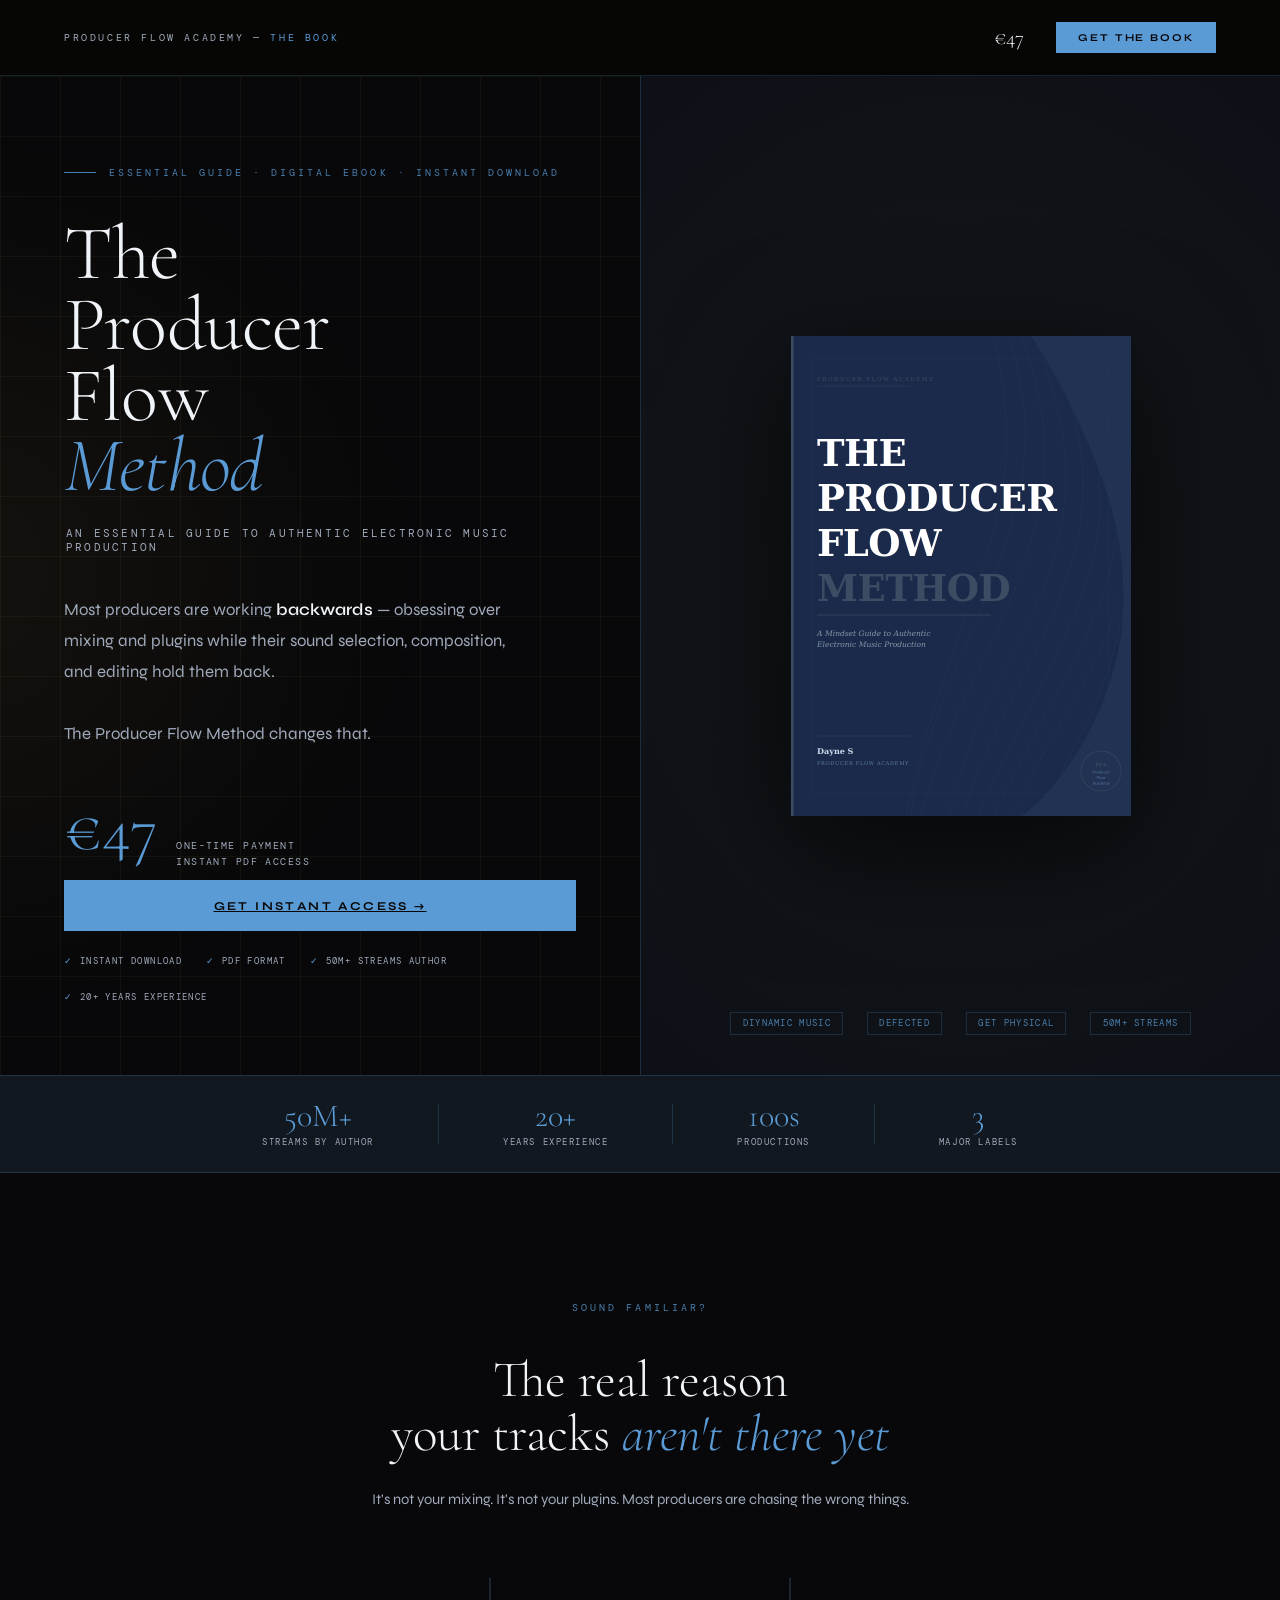
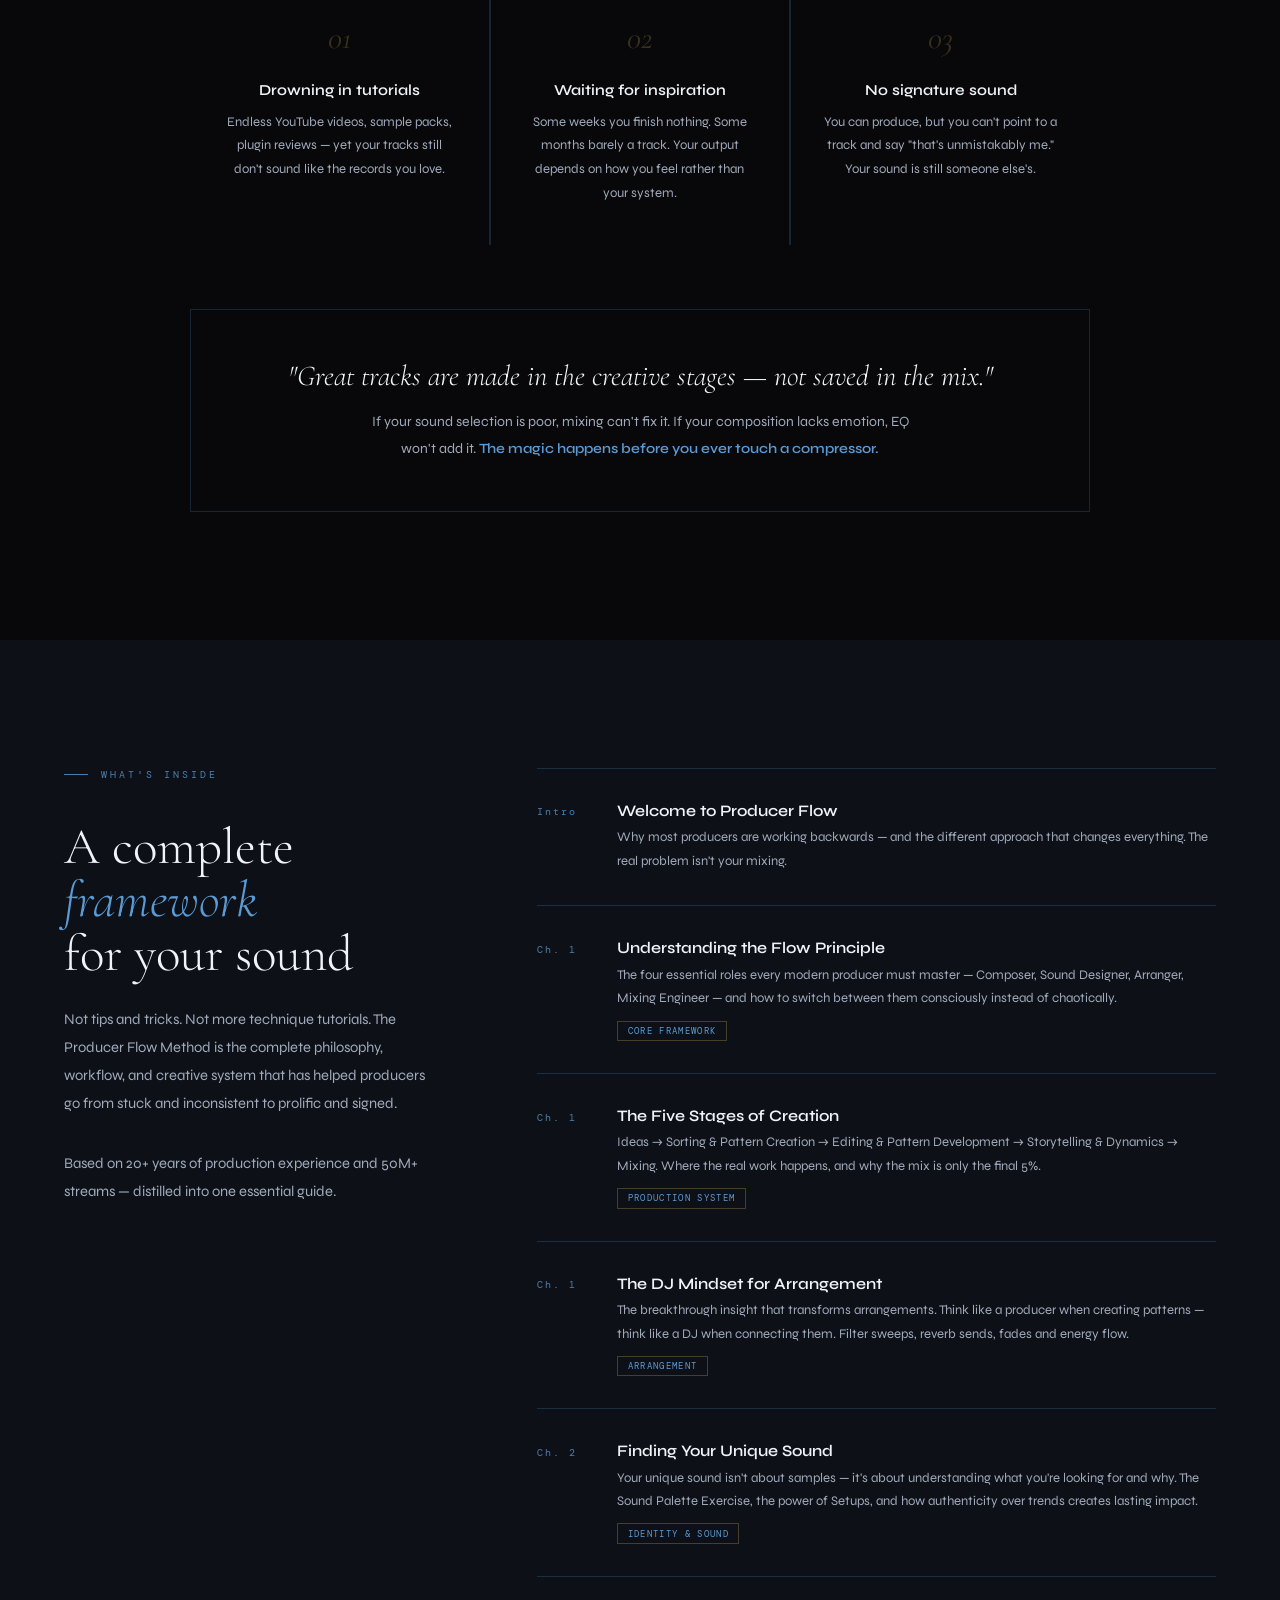
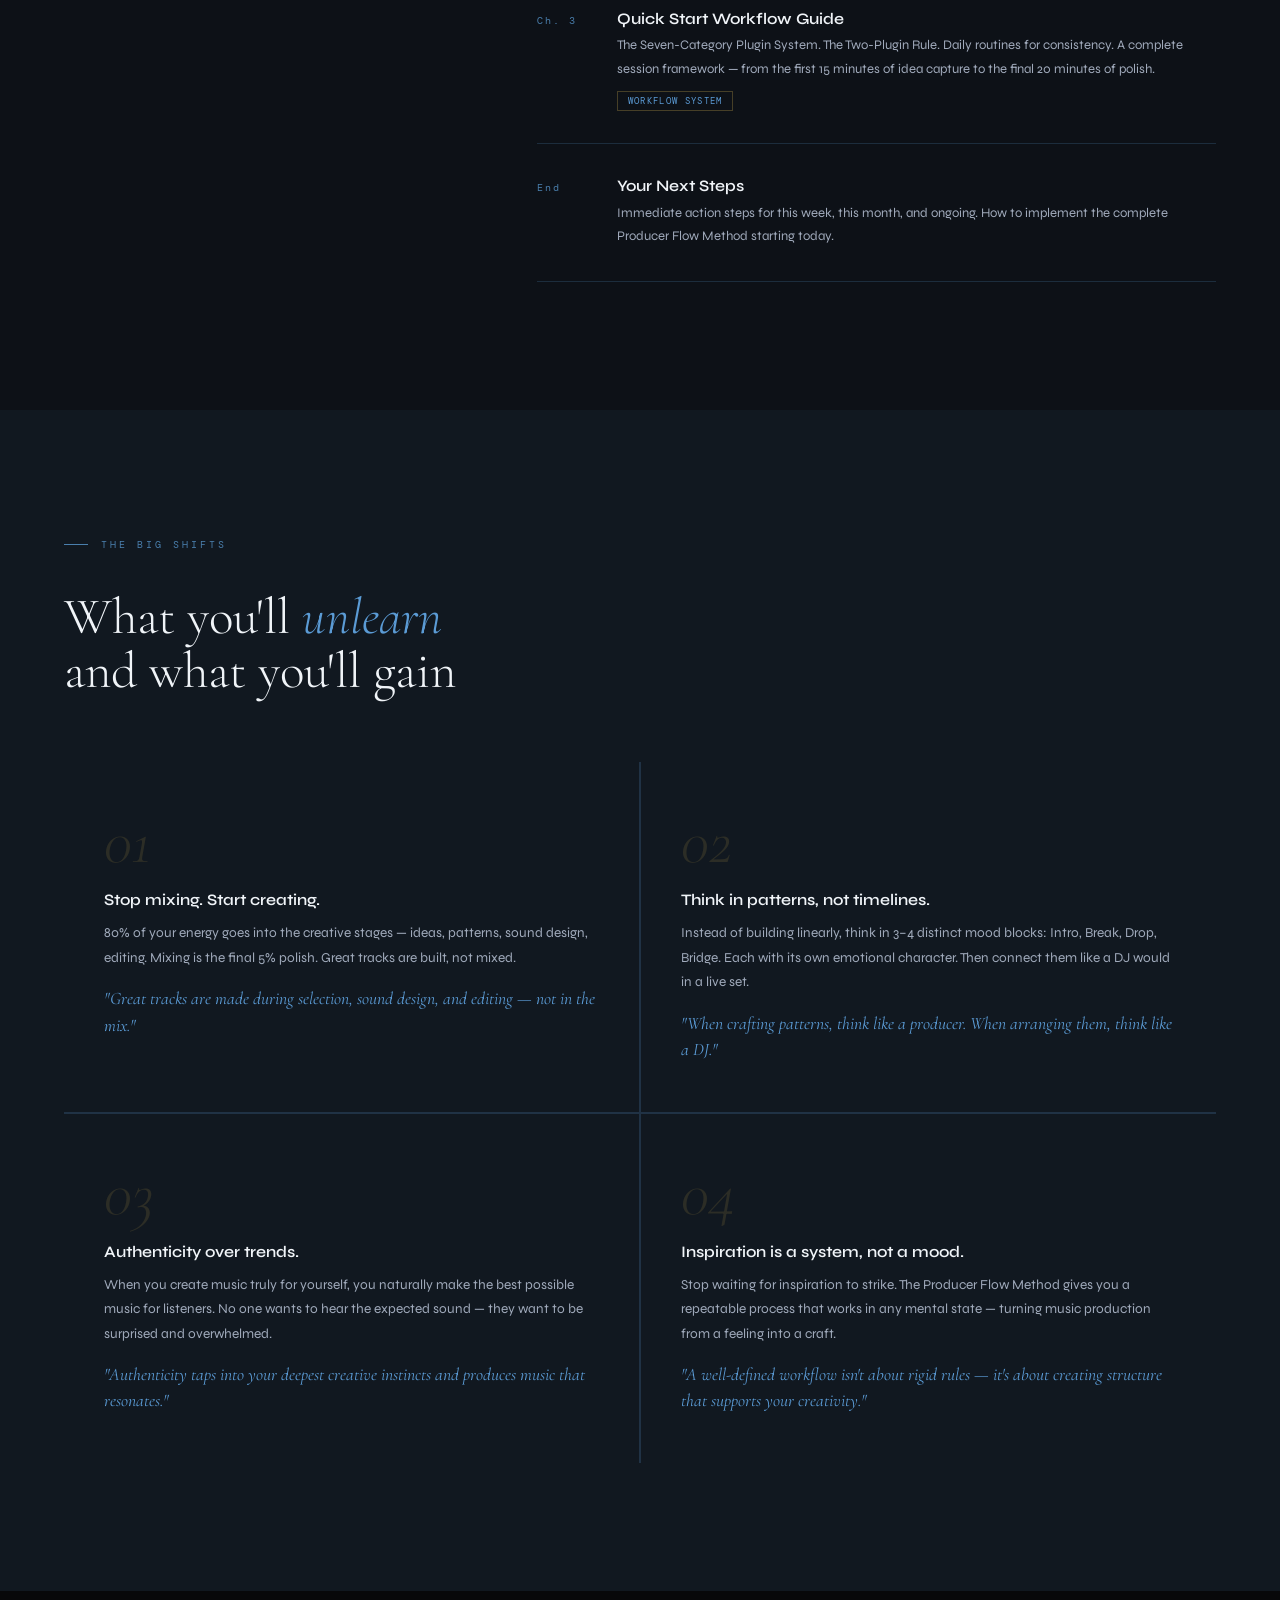
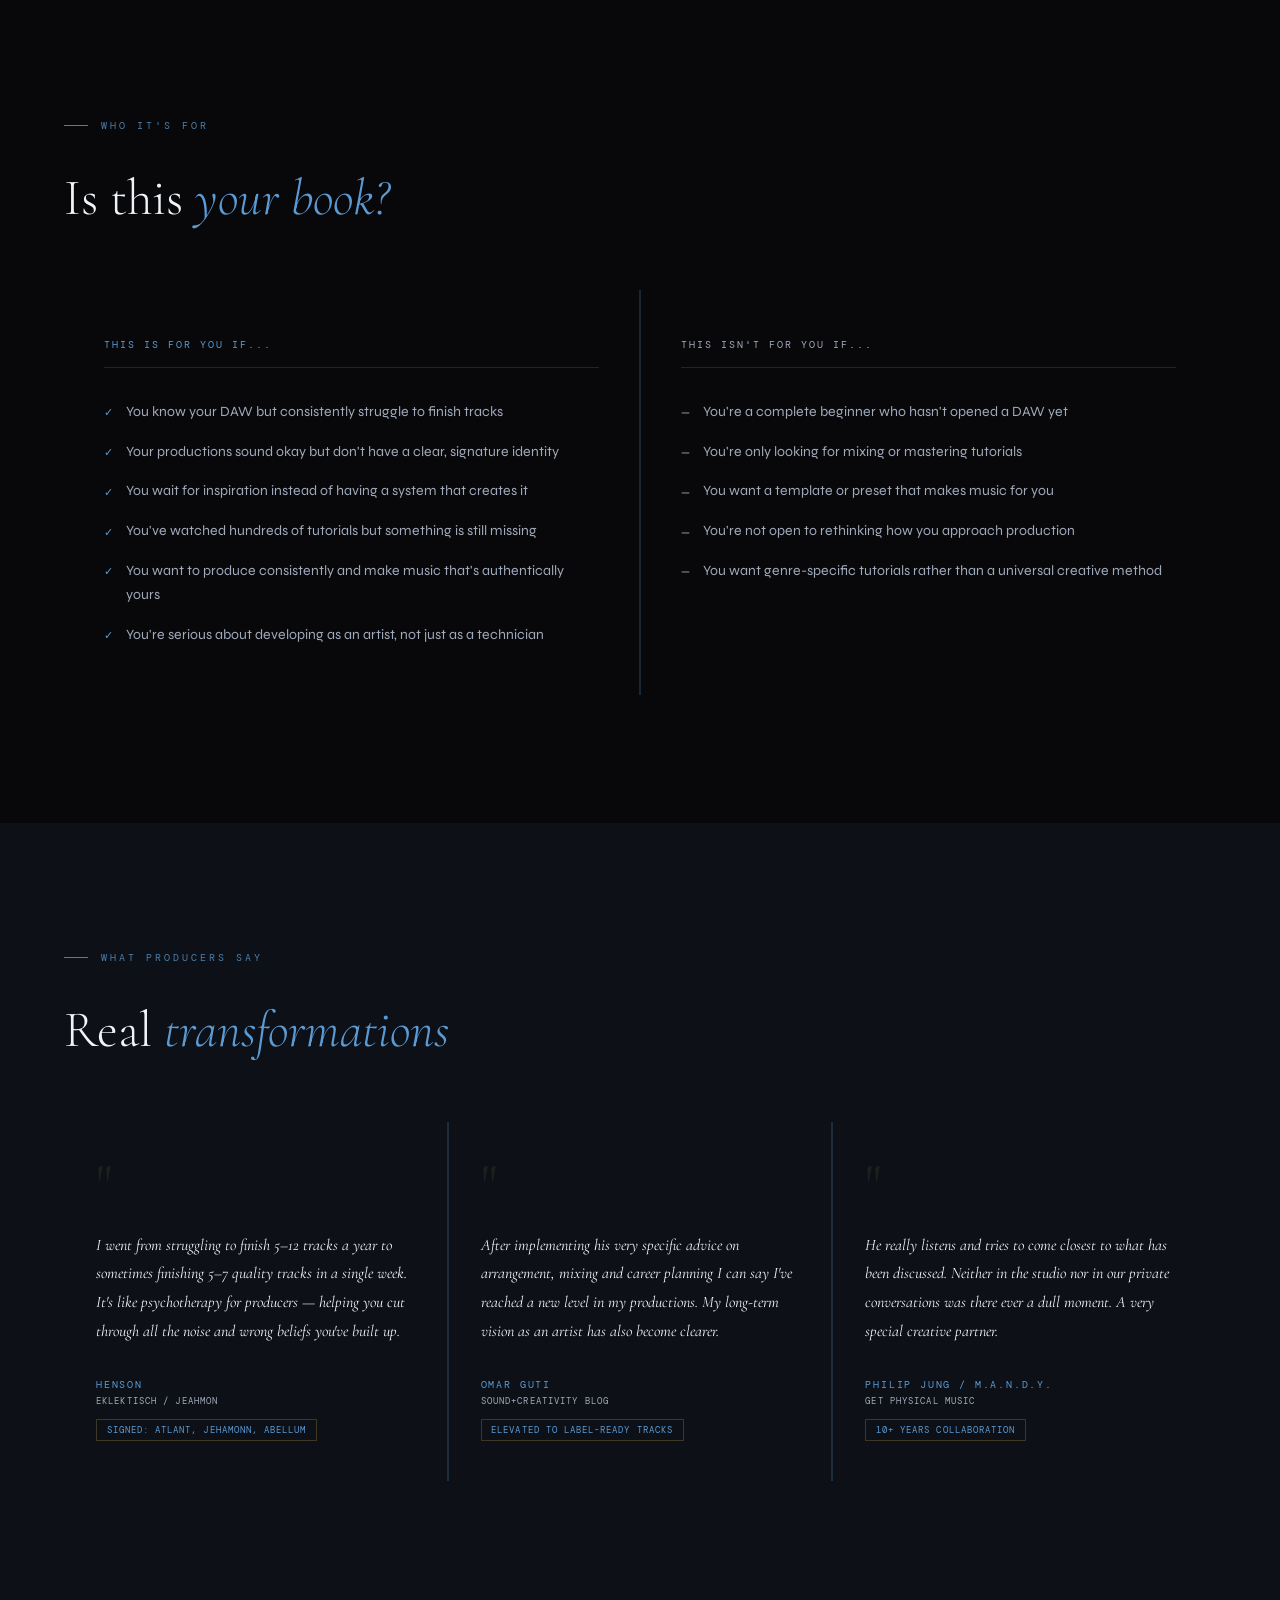
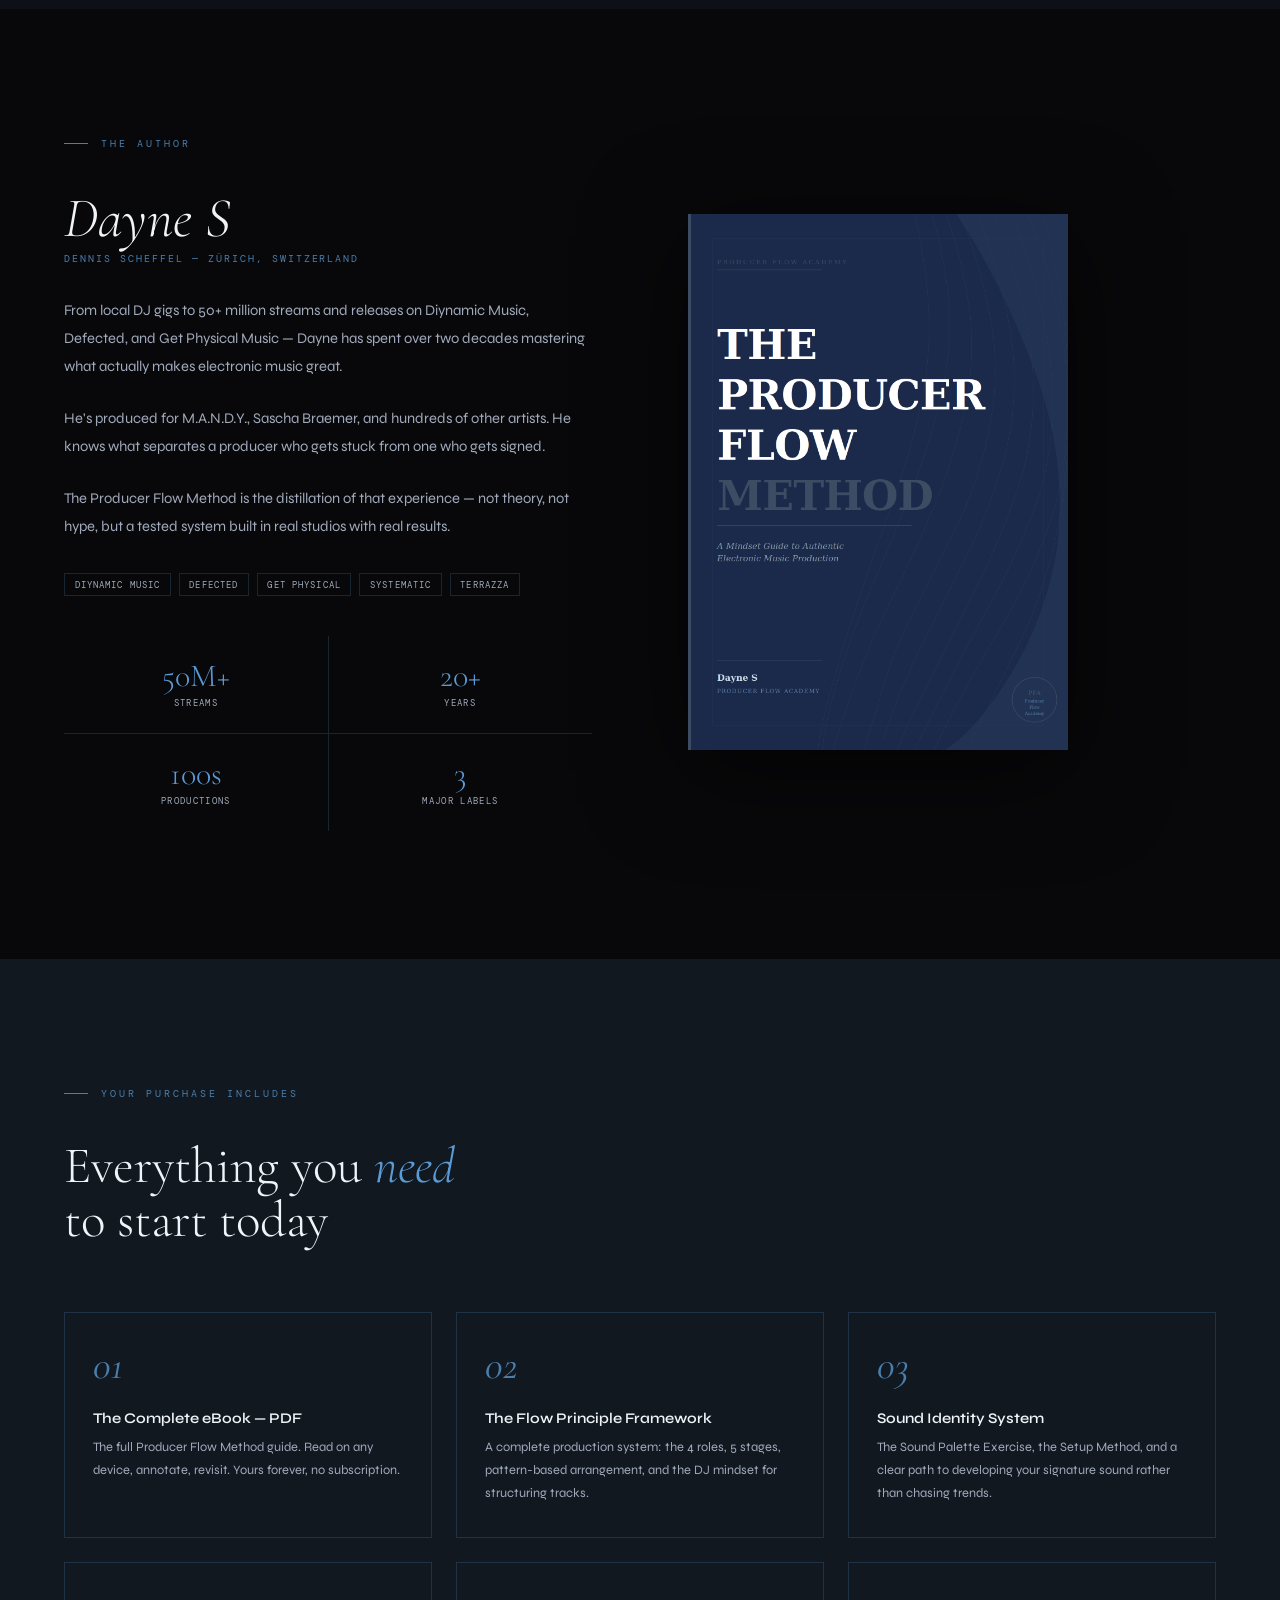
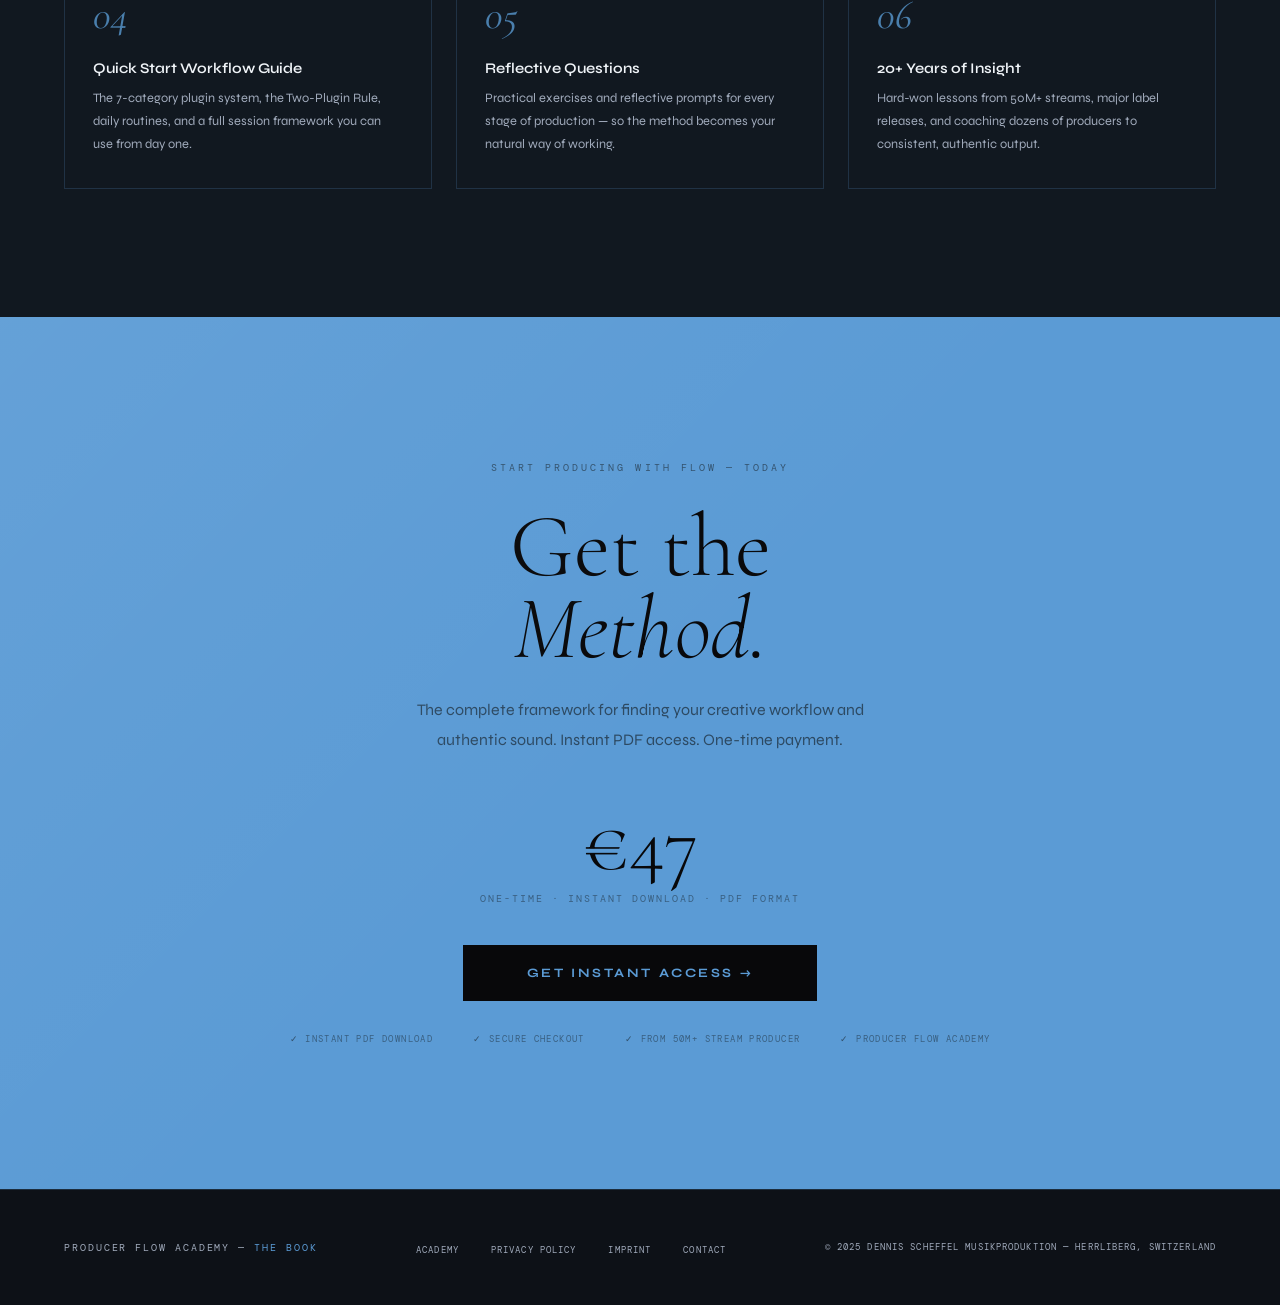
==== producer_flow_method_landing.html @ f7574f86 "Add files via upload" ====
<!DOCTYPE html>
<html lang="en">
<head>
<meta charset="UTF-8">
<meta name="viewport" content="width=device-width, initial-scale=1.0">
<title>The Producer Flow Method — Essential Guide to Authentic Electronic Music Production</title>
<link href="https://fonts.googleapis.com/css2?family=Cormorant+Garamond:ital,wght@0,300;0,400;0,600;1,300;1,400;1,600&family=DM+Mono:wght@300;400;500&family=Syne:wght@400;600;700;800&display=swap" rel="stylesheet">
<style>
*{margin:0;padding:0;box-sizing:border-box}
:root{
--ink:#08080A;
--paper:#F0F4F8;
--gold:#5B9BD5;
--gold-dim:#4A7FAD;
--gold-pale:#1a2535;
--surface:#0D1117;
--warm:#111820;
--line:rgba(91,155,213,0.2);
--text-dim:#A0AABB;
--text-mid:#7A8A9A;
}
html{scroll-behavior:smooth}
body{background:var(--ink);color:var(--paper);font-family:'Syne',sans-serif;overflow-x:hidden}

/* NAV */
nav{padding:1.4rem 5vw;display:flex;justify-content:space-between;align-items:center;border-bottom:1px solid var(--line);position:sticky;top:0;z-index:100;background:rgba(7,7,5,0.95);backdrop-filter:blur(8px)}
.nav-logo{font-family:'DM Mono',monospace;font-size:0.65rem;letter-spacing:0.25em;color:var(--text-dim);text-transform:uppercase}
.nav-logo span{color:var(--gold)}
.nav-right{display:flex;align-items:center;gap:2rem}
.nav-price{font-family:'Cormorant Garamond',serif;font-size:1.3rem;font-weight:300;color:#F0F4F8}
.nav-buy{background:var(--gold);color:var(--ink);padding:0.55rem 1.4rem;font-family:'Syne',sans-serif;font-size:0.65rem;font-weight:700;letter-spacing:0.18em;text-transform:uppercase;border:none;cursor:pointer;transition:opacity 0.3s;text-decoration:none}
.nav-buy:hover{opacity:0.85}

/* HERO */
.hero{min-height:100vh;display:grid;grid-template-columns:1fr 1fr;position:relative;overflow:hidden}
.hero-left{padding:10vh 5vw 8vh;display:flex;flex-direction:column;justify-content:center;position:relative;z-index:2}
.hero-glow{position:absolute;top:0;left:0;right:0;bottom:0;background:radial-gradient(ellipse 120% 70% at -10% 50%,rgba(201,168,76,0.07),transparent 65%);pointer-events:none}
.hero-grid-bg{position:absolute;inset:0;background-image:linear-gradient(rgba(201,168,76,0.06) 1px,transparent 1px),linear-gradient(90deg,rgba(201,168,76,0.06) 1px,transparent 1px);background-size:60px 60px;pointer-events:none}
.eyebrow{font-family:'DM Mono',monospace;font-size:0.63rem;letter-spacing:0.3em;color:var(--gold-dim);text-transform:uppercase;margin-bottom:2.5rem;display:flex;align-items:center;gap:0.8rem}
.eyebrow::before{content:'';width:2rem;height:1px;background:var(--gold-dim);display:block;flex-shrink:0}
.hero-title{font-family:'Cormorant Garamond',serif;font-size:clamp(4rem,6vw,6.5rem);font-weight:300;line-height:0.92;letter-spacing:-0.01em;margin-bottom:0.5rem}
.hero-title em{display:block;font-style:italic;color:var(--gold)}
.hero-subtitle{font-family:'DM Mono',monospace;font-size:0.7rem;letter-spacing:0.2em;color:var(--text-dim);text-transform:uppercase;margin-bottom:2.5rem;margin-top:1rem;padding-left:2px}
.hero-hook{font-size:1.05rem;line-height:1.85;color:var(--text-dim);max-width:460px;margin-bottom:3rem}
.hero-hook strong{color:var(--paper);font-weight:600}
.price-row{display:flex;align-items:baseline;gap:1.2rem;margin-bottom:0.75rem}
.price-big{font-family:'Cormorant Garamond',serif;font-size:4rem;font-weight:300;color:var(--gold);line-height:1}
.price-detail{display:flex;flex-direction:column;gap:0.2rem}
.price-note{font-family:'DM Mono',monospace;font-size:0.6rem;letter-spacing:0.15em;color:var(--text-dim);text-transform:uppercase}
.cta-main{display:inline-block;background:var(--gold);color:var(--ink);padding:1.15rem 3rem;font-family:'Syne',sans-serif;font-size:0.75rem;font-weight:700;letter-spacing:0.2em;text-transform:uppercase;border:none;cursor:pointer;transition:opacity 0.3s;margin-bottom:1.5rem;text-align:center}
.cta-main:hover{opacity:0.85}
.trust-badges{display:flex;flex-wrap:wrap;gap:1.5rem}
.trust-badge{font-family:'DM Mono',monospace;font-size:0.58rem;letter-spacing:0.15em;color:var(--text-dim);text-transform:uppercase;display:flex;align-items:center;gap:0.4rem}
.trust-badge::before{content:'✓';color:var(--gold)}

.hero-right{background:var(--surface);display:flex;align-items:center;justify-content:center;padding:4rem;position:relative;border-left:1px solid var(--line)}
.hero-right::before{content:'';position:absolute;inset:0;background:radial-gradient(ellipse 80% 60% at 50% 50%,rgba(201,168,76,0.04),transparent)}
.book-img{width:100%;max-width:340px;position:relative;z-index:2;filter:drop-shadow(0 30px 60px rgba(0,0,0,0.7))}
.hero-credentials{position:absolute;bottom:2.5rem;left:2.5rem;right:2.5rem;display:flex;gap:1.5rem;justify-content:center;flex-wrap:wrap}
.cred-pill{font-family:'DM Mono',monospace;font-size:0.55rem;letter-spacing:0.15em;color:var(--gold-dim);text-transform:uppercase;border:1px solid var(--line);padding:0.3rem 0.7rem}

/* SOCIAL PROOF BAR */
.proof-bar{background:var(--warm);border-top:1px solid var(--line);border-bottom:1px solid var(--line);padding:1.5rem 5vw;display:flex;align-items:center;justify-content:center;gap:4rem;flex-wrap:wrap}
.proof-stat{text-align:center}
.proof-num{font-family:'Cormorant Garamond',serif;font-size:2rem;font-weight:300;color:var(--gold);line-height:1}
.proof-label{font-family:'DM Mono',monospace;font-size:0.55rem;letter-spacing:0.18em;color:var(--text-dim);text-transform:uppercase;margin-top:0.25rem}
.proof-divider{width:1px;height:2.5rem;background:var(--line)}

/* SECTIONS */
.section{padding:8rem 5vw}
.section-tag{font-family:'DM Mono',monospace;font-size:0.63rem;letter-spacing:0.3em;color:var(--gold-dim);text-transform:uppercase;display:flex;align-items:center;gap:0.8rem;margin-bottom:2.5rem}
.section-tag::before{content:'';width:1.5rem;height:1px;background:var(--gold-dim);display:block;flex-shrink:0}
.section-title{font-family:'Cormorant Garamond',serif;font-size:clamp(2.5rem,4vw,4rem);font-weight:300;line-height:1.05;margin-bottom:1.5rem}
.section-title em{font-style:italic;color:var(--gold)}
.section-body{font-size:0.92rem;line-height:1.9;color:var(--text-dim)}

/* PROBLEM / AGITATE */
.problem{background:var(--ink)}
.problem-inner{max-width:900px;margin:0 auto;text-align:center}
.problem-inner .section-tag{justify-content:center}
.problem-inner .section-tag::before{display:none}
.problem-grid{display:grid;grid-template-columns:repeat(3,1fr);gap:2px;background:var(--line);margin-top:4rem}
.problem-card{background:var(--ink);padding:2.5rem 2rem}
.problem-card-icon{font-family:'Cormorant Garamond',serif;font-size:2rem;font-style:italic;color:rgba(201,168,76,0.25);margin-bottom:1.5rem}
.problem-card-title{font-size:0.95rem;font-weight:600;margin-bottom:0.75rem;color:var(--paper)}
.problem-card-body{font-size:0.82rem;line-height:1.8;color:var(--text-dim)}
.problem-truth{margin-top:4rem;padding:3rem;border:1px solid var(--line);text-align:center}
.problem-truth-q{font-family:'Cormorant Garamond',serif;font-size:1.8rem;font-weight:300;font-style:italic;color:var(--paper);margin-bottom:1rem}
.problem-truth-a{font-size:0.88rem;line-height:1.9;color:var(--text-dim);max-width:560px;margin:0 auto}
.problem-truth-a strong{color:var(--gold);font-weight:600}

/* WHAT'S INSIDE */
.inside{background:var(--surface)}
.inside-grid{display:grid;grid-template-columns:1fr 1.8fr;gap:6rem;align-items:start}
.inside-sticky{position:sticky;top:8rem}
.chapters{border-top:1px solid var(--line)}
.chapter{border-bottom:1px solid var(--line);padding:2rem 0;display:grid;grid-template-columns:3.5rem 1fr;gap:1.5rem;align-items:start;transition:background 0.3s}
.chapter:hover{background:rgba(201,168,76,0.02);margin:0 -1rem;padding:2rem 1rem}
.ch-num{font-family:'DM Mono',monospace;font-size:0.62rem;letter-spacing:0.2em;color:var(--gold-dim);padding-top:0.3rem}
.ch-title{font-size:1rem;font-weight:600;margin-bottom:0.4rem;color:var(--paper)}
.ch-desc{font-size:0.82rem;line-height:1.8;color:var(--text-dim)}
.ch-tag{display:inline-block;font-family:'DM Mono',monospace;font-size:0.55rem;letter-spacing:0.15em;color:var(--gold);border:1px solid rgba(201,168,76,0.3);padding:0.2rem 0.6rem;margin-top:0.6rem;text-transform:uppercase}

/* FOR WHO */
.for-who{background:var(--ink)}
.for-who-grid{display:grid;grid-template-columns:1fr 1fr;gap:2px;background:var(--line);margin-top:4rem}
.for-card{background:var(--ink);padding:3rem 2.5rem}
.for-card-header{font-family:'DM Mono',monospace;font-size:0.62rem;letter-spacing:0.2em;text-transform:uppercase;margin-bottom:2rem;padding-bottom:1rem;border-bottom:1px solid var(--line)}
.for-card-header.yes{color:var(--gold)}
.for-card-header.no{color:var(--text-dim)}
.for-list{list-style:none;display:flex;flex-direction:column;gap:1rem}
.for-list li{font-size:0.88rem;line-height:1.7;color:var(--text-dim);display:flex;align-items:flex-start;gap:0.8rem}
.for-icon{flex-shrink:0;font-size:0.7rem;margin-top:0.2rem}
.for-icon.yes{color:var(--gold)}
.for-icon.no{color:var(--text-dim)}

/* KEY INSIGHTS */
.insights{background:var(--warm)}
.insights-grid{display:grid;grid-template-columns:repeat(2,1fr);gap:2px;background:var(--line);margin-top:4rem}
.insight-card{background:var(--warm);padding:3rem 2.5rem}
.insight-num{font-family:'Cormorant Garamond',serif;font-size:4rem;font-weight:300;font-style:italic;color:rgba(201,168,76,0.15);line-height:1;margin-bottom:1rem}
.insight-title{font-size:1rem;font-weight:600;margin-bottom:0.75rem;color:var(--paper)}
.insight-body{font-size:0.85rem;line-height:1.8;color:var(--text-dim)}
.insight-pull{font-family:'Cormorant Garamond',serif;font-size:1.1rem;font-style:italic;color:var(--gold);margin-top:1rem;line-height:1.5}

/* TESTIMONIALS */
.testimonials{background:var(--surface)}
.testi-grid{display:grid;grid-template-columns:repeat(3,1fr);gap:2px;background:var(--line);margin-top:4rem}
.testi-card{background:var(--surface);padding:2.5rem 2rem;display:flex;flex-direction:column;justify-content:space-between}
.testi-mark{font-family:'Cormorant Garamond',serif;font-size:3.5rem;color:rgba(201,168,76,0.1);line-height:0.8;margin-bottom:1.5rem}
.testi-quote{font-family:'Cormorant Garamond',serif;font-size:1rem;font-style:italic;line-height:1.8;color:var(--paper);flex:1;margin-bottom:2rem}
.testi-name{font-family:'DM Mono',monospace;font-size:0.63rem;letter-spacing:0.18em;color:var(--gold);text-transform:uppercase}
.testi-role{font-family:'DM Mono',monospace;font-size:0.58rem;letter-spacing:0.12em;color:var(--text-dim);text-transform:uppercase;margin-top:0.25rem}
.testi-result{display:inline-block;margin-top:0.75rem;font-family:'DM Mono',monospace;font-size:0.55rem;letter-spacing:0.12em;color:var(--gold);border:1px solid rgba(201,168,76,0.25);padding:0.25rem 0.6rem;text-transform:uppercase}

/* AUTHOR */
.author{background:var(--ink)}
.author-inner{display:grid;grid-template-columns:1fr 1fr;gap:6rem;align-items:center}
.author-left{position:relative}
.author-badge-grid{display:grid;grid-template-columns:1fr 1fr;gap:1px;background:var(--line);margin-top:2.5rem}
.author-badge{background:var(--ink);padding:1.5rem;text-align:center}
.author-badge-num{font-family:'Cormorant Garamond',serif;font-size:2rem;font-weight:300;color:var(--gold);line-height:1}
.author-badge-label{font-family:'DM Mono',monospace;font-size:0.55rem;letter-spacing:0.15em;color:var(--text-dim);text-transform:uppercase;margin-top:0.3rem}
.author-name{font-family:'Cormorant Garamond',serif;font-size:3.5rem;font-weight:300;font-style:italic;line-height:1;margin-bottom:0.4rem}
.author-aka{font-family:'DM Mono',monospace;font-size:0.62rem;letter-spacing:0.2em;color:var(--gold-dim);text-transform:uppercase;margin-bottom:2rem}
.label-strip{display:flex;flex-wrap:wrap;gap:0.5rem;margin-top:2rem}
.label-tag{font-family:'DM Mono',monospace;font-size:0.58rem;letter-spacing:0.12em;color:var(--text-dim);border:1px solid var(--line);padding:0.3rem 0.6rem;text-transform:uppercase}

/* WHAT YOU GET */
.gets{background:var(--warm)}
.gets-grid{display:grid;grid-template-columns:repeat(3,1fr);gap:1.5rem;margin-top:4rem}
.get-card{border:1px solid var(--line);padding:2rem 1.75rem}
.get-icon{font-family:'Cormorant Garamond',serif;font-size:2.5rem;font-style:italic;color:var(--gold-dim);margin-bottom:1.5rem;line-height:1}
.get-title{font-size:0.92rem;font-weight:600;margin-bottom:0.6rem;color:var(--paper)}
.get-body{font-size:0.8rem;line-height:1.8;color:var(--text-dim)}

/* FINAL CTA */
.final-cta{background:var(--gold);padding:9rem 5vw;text-align:center;position:relative;overflow:hidden}
.final-cta::before{content:'';position:absolute;inset:0;background:linear-gradient(135deg,rgba(255,255,255,0.06) 0%,transparent 50%)}
.final-eyebrow{font-family:'DM Mono',monospace;font-size:0.63rem;letter-spacing:0.3em;color:rgba(10,10,8,0.5);text-transform:uppercase;margin-bottom:2rem}
.final-title{font-family:'Cormorant Garamond',serif;font-size:clamp(3.5rem,7vw,7rem);font-weight:300;color:var(--ink);line-height:0.92;margin-bottom:1.5rem}
.final-title em{font-style:italic}
.final-sub{font-size:1rem;color:rgba(7,7,5,0.55);max-width:480px;margin:0 auto 3rem;line-height:1.9}
.final-price{font-family:'Cormorant Garamond',serif;font-size:5rem;font-weight:300;color:#08080A;line-height:1;margin-bottom:0.5rem}
.final-price-note{font-family:'DM Mono',monospace;font-size:0.62rem;letter-spacing:0.2em;color:rgba(7,7,5,0.4);text-transform:uppercase;margin-bottom:2.5rem}
.cta-dark{background:var(--ink);color:var(--gold);padding:1.25rem 4rem;font-family:'Syne',sans-serif;font-size:0.8rem;font-weight:700;letter-spacing:0.2em;text-transform:uppercase;border:none;cursor:pointer;transition:opacity 0.3s;display:inline-block;text-decoration:none}
.cta-dark:hover{opacity:0.85}
.final-trust{margin-top:2rem;display:flex;justify-content:center;gap:2.5rem;flex-wrap:wrap}
.final-trust-item{font-family:'DM Mono',monospace;font-size:0.58rem;letter-spacing:0.15em;color:rgba(7,7,5,0.4);text-transform:uppercase;display:flex;align-items:center;gap:0.4rem}
.final-trust-item::before{content:'✓';color:rgba(7,7,5,0.5)}

/* FOOTER */
footer{background:var(--surface);padding:3rem 5vw;display:flex;justify-content:space-between;align-items:center;border-top:1px solid var(--line);flex-wrap:wrap;gap:1.5rem}
.footer-logo{font-family:'DM Mono',monospace;font-size:0.6rem;letter-spacing:0.2em;color:var(--text-dim);text-transform:uppercase}
.footer-logo span{color:var(--gold)}
.footer-links{display:flex;gap:2rem;list-style:none}
.footer-links a{font-family:'DM Mono',monospace;font-size:0.58rem;letter-spacing:0.12em;color:var(--text-dim);text-decoration:none;text-transform:uppercase;transition:color 0.3s}
.footer-links a:hover{color:var(--gold)}
.footer-copy{font-family:'DM Mono',monospace;font-size:0.58rem;letter-spacing:0.12em;color:var(--text-dim);text-transform:uppercase}

/* ANIMATIONS */
@keyframes fadeUp{from{opacity:0;transform:translateY(28px)}to{opacity:1;transform:translateY(0)}}
.fade-up{animation:fadeUp 0.85s ease both}
.delay-1{animation-delay:0.1s}
.delay-2{animation-delay:0.25s}
.delay-3{animation-delay:0.4s}
.delay-4{animation-delay:0.55s}
.delay-5{animation-delay:0.7s}
</style>
</head>
<body>

<nav>
  <div class="nav-logo">Producer Flow Academy — <span>The Book</span></div>
  <div class="nav-right">
    <div class="nav-price">€47</div>
    <a href="https://buy.stripe.com/bJe9AT0wYa1Kefe0Q0gIo00" target="_blank" class="nav-buy">Get the Book</a>
  </div>
</nav>

<!-- HERO -->
<section class="hero">
  <div class="hero-left">
    <div class="hero-glow"></div>
    <div class="hero-grid-bg"></div>
    <div class="eyebrow fade-up delay-1">Essential Guide · Digital eBook · Instant Download</div>
    <h1 class="hero-title fade-up delay-2">The<br>Producer<br>Flow<br><em>Method</em></h1>
    <p class="hero-subtitle fade-up delay-3">An essential guide to authentic electronic music production</p>
    <p class="hero-hook fade-up delay-3">Most producers are working <strong>backwards</strong> — obsessing over mixing and plugins while their sound selection, composition, and editing hold them back.<br><br>The Producer Flow Method changes that.</p>
    <div class="price-row fade-up delay-4">
      <div class="price-big">€47</div>
      <div class="price-detail">
        <span class="price-note">One-time payment</span>
        <span class="price-note">Instant PDF access</span>
      </div>
    </div>
    <a href="https://buy.stripe.com/bJe9AT0wYa1Kefe0Q0gIo00" target="_blank" class="cta-main fade-up delay-5">Get Instant Access →</a>
    <div class="trust-badges fade-up delay-5">
      <span class="trust-badge">Instant download</span>
      <span class="trust-badge">PDF format</span>
      <span class="trust-badge">50M+ streams author</span>
      <span class="trust-badge">20+ years experience</span>
    </div>
  </div>
  <div class="hero-right">
    <img class="book-img" src="[data-uri]" alt="The Producer Flow Method Book">
    <div class="hero-credentials">
      <span class="cred-pill">Diynamic Music</span>
      <span class="cred-pill">Defected</span>
      <span class="cred-pill">Get Physical</span>
      <span class="cred-pill">50M+ Streams</span>
    </div>
  </div>
</section>

<!-- PROOF BAR -->
<div class="proof-bar">
  <div class="proof-stat"><div class="proof-num">50M+</div><div class="proof-label">Streams by Author</div></div>
  <div class="proof-divider"></div>
  <div class="proof-stat"><div class="proof-num">20+</div><div class="proof-label">Years Experience</div></div>
  <div class="proof-divider"></div>
  <div class="proof-stat"><div class="proof-num">100s</div><div class="proof-label">Productions</div></div>
  <div class="proof-divider"></div>
  <div class="proof-stat"><div class="proof-num">3</div><div class="proof-label">Major Labels</div></div>
</div>

<!-- PROBLEM -->
<section class="problem section">
  <div class="problem-inner">
    <div class="section-tag">Sound familiar?</div>
    <h2 class="section-title">The real reason<br>your tracks <em>aren't there yet</em></h2>
    <p class="section-body">It's not your mixing. It's not your plugins. Most producers are chasing the wrong things.</p>
    <div class="problem-grid">
      <div class="problem-card">
        <div class="problem-card-icon">01</div>
        <div class="problem-card-title">Drowning in tutorials</div>
        <div class="problem-card-body">Endless YouTube videos, sample packs, plugin reviews — yet your tracks still don't sound like the records you love.</div>
      </div>
      <div class="problem-card">
        <div class="problem-card-icon">02</div>
        <div class="problem-card-title">Waiting for inspiration</div>
        <div class="problem-card-body">Some weeks you finish nothing. Some months barely a track. Your output depends on how you feel rather than your system.</div>
      </div>
      <div class="problem-card">
        <div class="problem-card-icon">03</div>
        <div class="problem-card-title">No signature sound</div>
        <div class="problem-card-body">You can produce, but you can't point to a track and say "that's unmistakably me." Your sound is still someone else's.</div>
      </div>
    </div>
    <div class="problem-truth">
      <div class="problem-truth-q">"Great tracks are made in the creative stages — not saved in the mix."</div>
      <p class="problem-truth-a">If your sound selection is poor, mixing can't fix it. If your composition lacks emotion, EQ won't add it. <strong>The magic happens before you ever touch a compressor.</strong></p>
    </div>
  </div>
</section>

<!-- WHAT'S INSIDE -->
<section class="inside section">
  <div class="inside-grid">
    <div class="inside-sticky">
      <div class="section-tag">What's Inside</div>
      <h2 class="section-title">A complete<br><em>framework</em><br>for your sound</h2>
      <p class="section-body" style="margin-bottom:2rem">Not tips and tricks. Not more technique tutorials. The Producer Flow Method is the complete philosophy, workflow, and creative system that has helped producers go from stuck and inconsistent to prolific and signed.</p>
      <p class="section-body">Based on 20+ years of production experience and 50M+ streams — distilled into one essential guide.</p>
    </div>
    <div>
      <div class="chapters">
        <div class="chapter">
          <div class="ch-num">Intro</div>
          <div>
            <div class="ch-title">Welcome to Producer Flow</div>
            <div class="ch-desc">Why most producers are working backwards — and the different approach that changes everything. The real problem isn't your mixing.</div>
          </div>
        </div>
        <div class="chapter">
          <div class="ch-num">Ch. 1</div>
          <div>
            <div class="ch-title">Understanding the Flow Principle</div>
            <div class="ch-desc">The four essential roles every modern producer must master — Composer, Sound Designer, Arranger, Mixing Engineer — and how to switch between them consciously instead of chaotically.</div>
            <span class="ch-tag">Core Framework</span>
          </div>
        </div>
        <div class="chapter">
          <div class="ch-num">Ch. 1</div>
          <div>
            <div class="ch-title">The Five Stages of Creation</div>
            <div class="ch-desc">Ideas → Sorting & Pattern Creation → Editing & Pattern Development → Storytelling & Dynamics → Mixing. Where the real work happens, and why the mix is only the final 5%.</div>
            <span class="ch-tag">Production System</span>
          </div>
        </div>
        <div class="chapter">
          <div class="ch-num">Ch. 1</div>
          <div>
            <div class="ch-title">The DJ Mindset for Arrangement</div>
            <div class="ch-desc">The breakthrough insight that transforms arrangements. Think like a producer when creating patterns — think like a DJ when connecting them. Filter sweeps, reverb sends, fades and energy flow.</div>
            <span class="ch-tag">Arrangement</span>
          </div>
        </div>
        <div class="chapter">
          <div class="ch-num">Ch. 2</div>
          <div>
            <div class="ch-title">Finding Your Unique Sound</div>
            <div class="ch-desc">Your unique sound isn't about samples — it's about understanding what you're looking for and why. The Sound Palette Exercise, the power of Setups, and how authenticity over trends creates lasting impact.</div>
            <span class="ch-tag">Identity & Sound</span>
          </div>
        </div>
        <div class="chapter">
          <div class="ch-num">Ch. 3</div>
          <div>
            <div class="ch-title">Quick Start Workflow Guide</div>
            <div class="ch-desc">The Seven-Category Plugin System. The Two-Plugin Rule. Daily routines for consistency. A complete session framework — from the first 15 minutes of idea capture to the final 20 minutes of polish.</div>
            <span class="ch-tag">Workflow System</span>
          </div>
        </div>
        <div class="chapter">
          <div class="ch-num">End</div>
          <div>
            <div class="ch-title">Your Next Steps</div>
            <div class="ch-desc">Immediate action steps for this week, this month, and ongoing. How to implement the complete Producer Flow Method starting today.</div>
          </div>
        </div>
      </div>
    </div>
  </div>
</section>

<!-- KEY INSIGHTS -->
<section class="insights section">
  <div class="section-tag">The Big Shifts</div>
  <h2 class="section-title">What you'll <em>unlearn</em><br>and what you'll gain</h2>
  <div class="insights-grid">
    <div class="insight-card">
      <div class="insight-num">01</div>
      <div class="insight-title">Stop mixing. Start creating.</div>
      <div class="insight-body">80% of your energy goes into the creative stages — ideas, patterns, sound design, editing. Mixing is the final 5% polish. Great tracks are built, not mixed.</div>
      <div class="insight-pull">"Great tracks are made during selection, sound design, and editing — not in the mix."</div>
    </div>
    <div class="insight-card">
      <div class="insight-num">02</div>
      <div class="insight-title">Think in patterns, not timelines.</div>
      <div class="insight-body">Instead of building linearly, think in 3–4 distinct mood blocks: Intro, Break, Drop, Bridge. Each with its own emotional character. Then connect them like a DJ would in a live set.</div>
      <div class="insight-pull">"When crafting patterns, think like a producer. When arranging them, think like a DJ."</div>
    </div>
    <div class="insight-card">
      <div class="insight-num">03</div>
      <div class="insight-title">Authenticity over trends.</div>
      <div class="insight-body">When you create music truly for yourself, you naturally make the best possible music for listeners. No one wants to hear the expected sound — they want to be surprised and overwhelmed.</div>
      <div class="insight-pull">"Authenticity taps into your deepest creative instincts and produces music that resonates."</div>
    </div>
    <div class="insight-card">
      <div class="insight-num">04</div>
      <div class="insight-title">Inspiration is a system, not a mood.</div>
      <div class="insight-body">Stop waiting for inspiration to strike. The Producer Flow Method gives you a repeatable process that works in any mental state — turning music production from a feeling into a craft.</div>
      <div class="insight-pull">"A well-defined workflow isn't about rigid rules — it's about creating structure that supports your creativity."</div>
    </div>
  </div>
</section>

<!-- FOR WHO -->
<section class="for-who section">
  <div class="section-tag">Who It's For</div>
  <h2 class="section-title">Is this <em>your book?</em></h2>
  <div class="for-who-grid">
    <div class="for-card">
      <div class="for-card-header yes">This is for you if...</div>
      <ul class="for-list">
        <li><span class="for-icon yes">✓</span>You know your DAW but consistently struggle to finish tracks</li>
        <li><span class="for-icon yes">✓</span>Your productions sound okay but don't have a clear, signature identity</li>
        <li><span class="for-icon yes">✓</span>You wait for inspiration instead of having a system that creates it</li>
        <li><span class="for-icon yes">✓</span>You've watched hundreds of tutorials but something is still missing</li>
        <li><span class="for-icon yes">✓</span>You want to produce consistently and make music that's authentically yours</li>
        <li><span class="for-icon yes">✓</span>You're serious about developing as an artist, not just as a technician</li>
      </ul>
    </div>
    <div class="for-card">
      <div class="for-card-header no">This isn't for you if...</div>
      <ul class="for-list">
        <li><span class="for-icon no">—</span>You're a complete beginner who hasn't opened a DAW yet</li>
        <li><span class="for-icon no">—</span>You're only looking for mixing or mastering tutorials</li>
        <li><span class="for-icon no">—</span>You want a template or preset that makes music for you</li>
        <li><span class="for-icon no">—</span>You're not open to rethinking how you approach production</li>
        <li><span class="for-icon no">—</span>You want genre-specific tutorials rather than a universal creative method</li>
      </ul>
    </div>
  </div>
</section>

<!-- TESTIMONIALS -->
<section class="testimonials section">
  <div class="section-tag">What Producers Say</div>
  <h2 class="section-title">Real <em>transformations</em></h2>
  <div class="testi-grid">
    <div class="testi-card">
      <div class="testi-mark">"</div>
      <p class="testi-quote">I went from struggling to finish 5–12 tracks a year to sometimes finishing 5–7 quality tracks in a single week. It's like psychotherapy for producers — helping you cut through all the noise and wrong beliefs you've built up.</p>
      <div>
        <div class="testi-name">Henson</div>
        <div class="testi-role">Eklektisch / Jeahmon</div>
        <span class="testi-result">Signed: Atlant, Jehamonn, Abellum</span>
      </div>
    </div>
    <div class="testi-card">
      <div class="testi-mark">"</div>
      <p class="testi-quote">After implementing his very specific advice on arrangement, mixing and career planning I can say I've reached a new level in my productions. My long-term vision as an artist has also become clearer.</p>
      <div>
        <div class="testi-name">Omar Guti</div>
        <div class="testi-role">Sound+Creativity Blog</div>
        <span class="testi-result">Elevated to label-ready tracks</span>
      </div>
    </div>
    <div class="testi-card">
      <div class="testi-mark">"</div>
      <p class="testi-quote">He really listens and tries to come closest to what has been discussed. Neither in the studio nor in our private conversations was there ever a dull moment. A very special creative partner.</p>
      <div>
        <div class="testi-name">Philip Jung / M.A.N.D.Y.</div>
        <div class="testi-role">Get Physical Music</div>
        <span class="testi-result">10+ years collaboration</span>
      </div>
    </div>
  </div>
</section>

<!-- AUTHOR -->
<section class="author section">
  <div class="author-inner">
    <div class="author-left">
      <div class="section-tag">The Author</div>
      <div class="author-name">Dayne S</div>
      <div class="author-aka">Dennis Scheffel — Zürich, Switzerland</div>
      <p class="section-body" style="margin-bottom:1.5rem">From local DJ gigs to 50+ million streams and releases on Diynamic Music, Defected, and Get Physical Music — Dayne has spent over two decades mastering what actually makes electronic music great.</p>
      <p class="section-body" style="margin-bottom:1.5rem">He's produced for M.A.N.D.Y., Sascha Braemer, and hundreds of other artists. He knows what separates a producer who gets stuck from one who gets signed.</p>
      <p class="section-body">The Producer Flow Method is the distillation of that experience — not theory, not hype, but a tested system built in real studios with real results.</p>
      <div class="label-strip">
        <span class="label-tag">Diynamic Music</span>
        <span class="label-tag">Defected</span>
        <span class="label-tag">Get Physical</span>
        <span class="label-tag">Systematic</span>
        <span class="label-tag">Terrazza</span>
      </div>
      <div class="author-badge-grid">
        <div class="author-badge"><div class="author-badge-num">50M+</div><div class="author-badge-label">Streams</div></div>
        <div class="author-badge"><div class="author-badge-num">20+</div><div class="author-badge-label">Years</div></div>
        <div class="author-badge"><div class="author-badge-num">100s</div><div class="author-badge-label">Productions</div></div>
        <div class="author-badge"><div class="author-badge-num">3</div><div class="author-badge-label">Major Labels</div></div>
      </div>
    </div>
    <div>
      <img src="[data-uri]" alt="The Producer Flow Method Book" style="width:100%;max-width:380px;filter:drop-shadow(0 20px 50px rgba(0,0,0,0.6))">
    </div>
  </div>
</section>

<!-- WHAT YOU GET -->
<section class="gets section">
  <div class="section-tag">Your Purchase Includes</div>
  <h2 class="section-title">Everything you <em>need</em><br>to start today</h2>
  <div class="gets-grid">
    <div class="get-card">
      <div class="get-icon">01</div>
      <div class="get-title">The Complete eBook — PDF</div>
      <div class="get-body">The full Producer Flow Method guide. Read on any device, annotate, revisit. Yours forever, no subscription.</div>
    </div>
    <div class="get-card">
      <div class="get-icon">02</div>
      <div class="get-title">The Flow Principle Framework</div>
      <div class="get-body">A complete production system: the 4 roles, 5 stages, pattern-based arrangement, and the DJ mindset for structuring tracks.</div>
    </div>
    <div class="get-card">
      <div class="get-icon">03</div>
      <div class="get-title">Sound Identity System</div>
      <div class="get-body">The Sound Palette Exercise, the Setup Method, and a clear path to developing your signature sound rather than chasing trends.</div>
    </div>
    <div class="get-card">
      <div class="get-icon">04</div>
      <div class="get-title">Quick Start Workflow Guide</div>
      <div class="get-body">The 7-category plugin system, the Two-Plugin Rule, daily routines, and a full session framework you can use from day one.</div>
    </div>
    <div class="get-card">
      <div class="get-icon">05</div>
      <div class="get-title">Reflective Questions</div>
      <div class="get-body">Practical exercises and reflective prompts for every stage of production — so the method becomes your natural way of working.</div>
    </div>
    <div class="get-card">
      <div class="get-icon">06</div>
      <div class="get-title">20+ Years of Insight</div>
      <div class="get-body">Hard-won lessons from 50M+ streams, major label releases, and coaching dozens of producers to consistent, authentic output.</div>
    </div>
  </div>
</section>

<!-- FINAL CTA -->
<section class="final-cta" id="buy">
  <div class="final-eyebrow">Start producing with flow — today</div>
  <h2 class="final-title">Get the<br><em>Method.</em></h2>
  <p class="final-sub">The complete framework for finding your creative workflow and authentic sound. Instant PDF access. One-time payment.</p>
  <div class="final-price">€47</div>
  <div class="final-price-note">One-time · Instant download · PDF format</div>
  <a href="https://buy.stripe.com/bJe9AT0wYa1Kefe0Q0gIo00" target="_blank" class="cta-dark">Get Instant Access →</a>
  <div class="final-trust">
    <span class="final-trust-item">Instant PDF download</span>
    <span class="final-trust-item">Secure checkout</span>
    <span class="final-trust-item">From 50M+ stream producer</span>
    <span class="final-trust-item">Producer Flow Academy</span>
  </div>
</section>

<footer>
  <div class="footer-logo">Producer Flow Academy — <span>The Book</span></div>
  <ul class="footer-links">
    <li><a href="https://www.producerflowacademy.com">Academy</a></li>
    <li><a href="https://buy.stripe.com/bJe9AT0wYa1Kefe0Q0gIo00" target="_blank">Privacy Policy</a></li>
    <li><a href="https://buy.stripe.com/bJe9AT0wYa1Kefe0Q0gIo00" target="_blank">Imprint</a></li>
    <li><a href="https://buy.stripe.com/bJe9AT0wYa1Kefe0Q0gIo00" target="_blank">Contact</a></li>
  </ul>
  <div class="footer-copy">© 2025 Dennis Scheffel Musikproduktion — Herrliberg, Switzerland</div>
</footer>

</body>
</html>
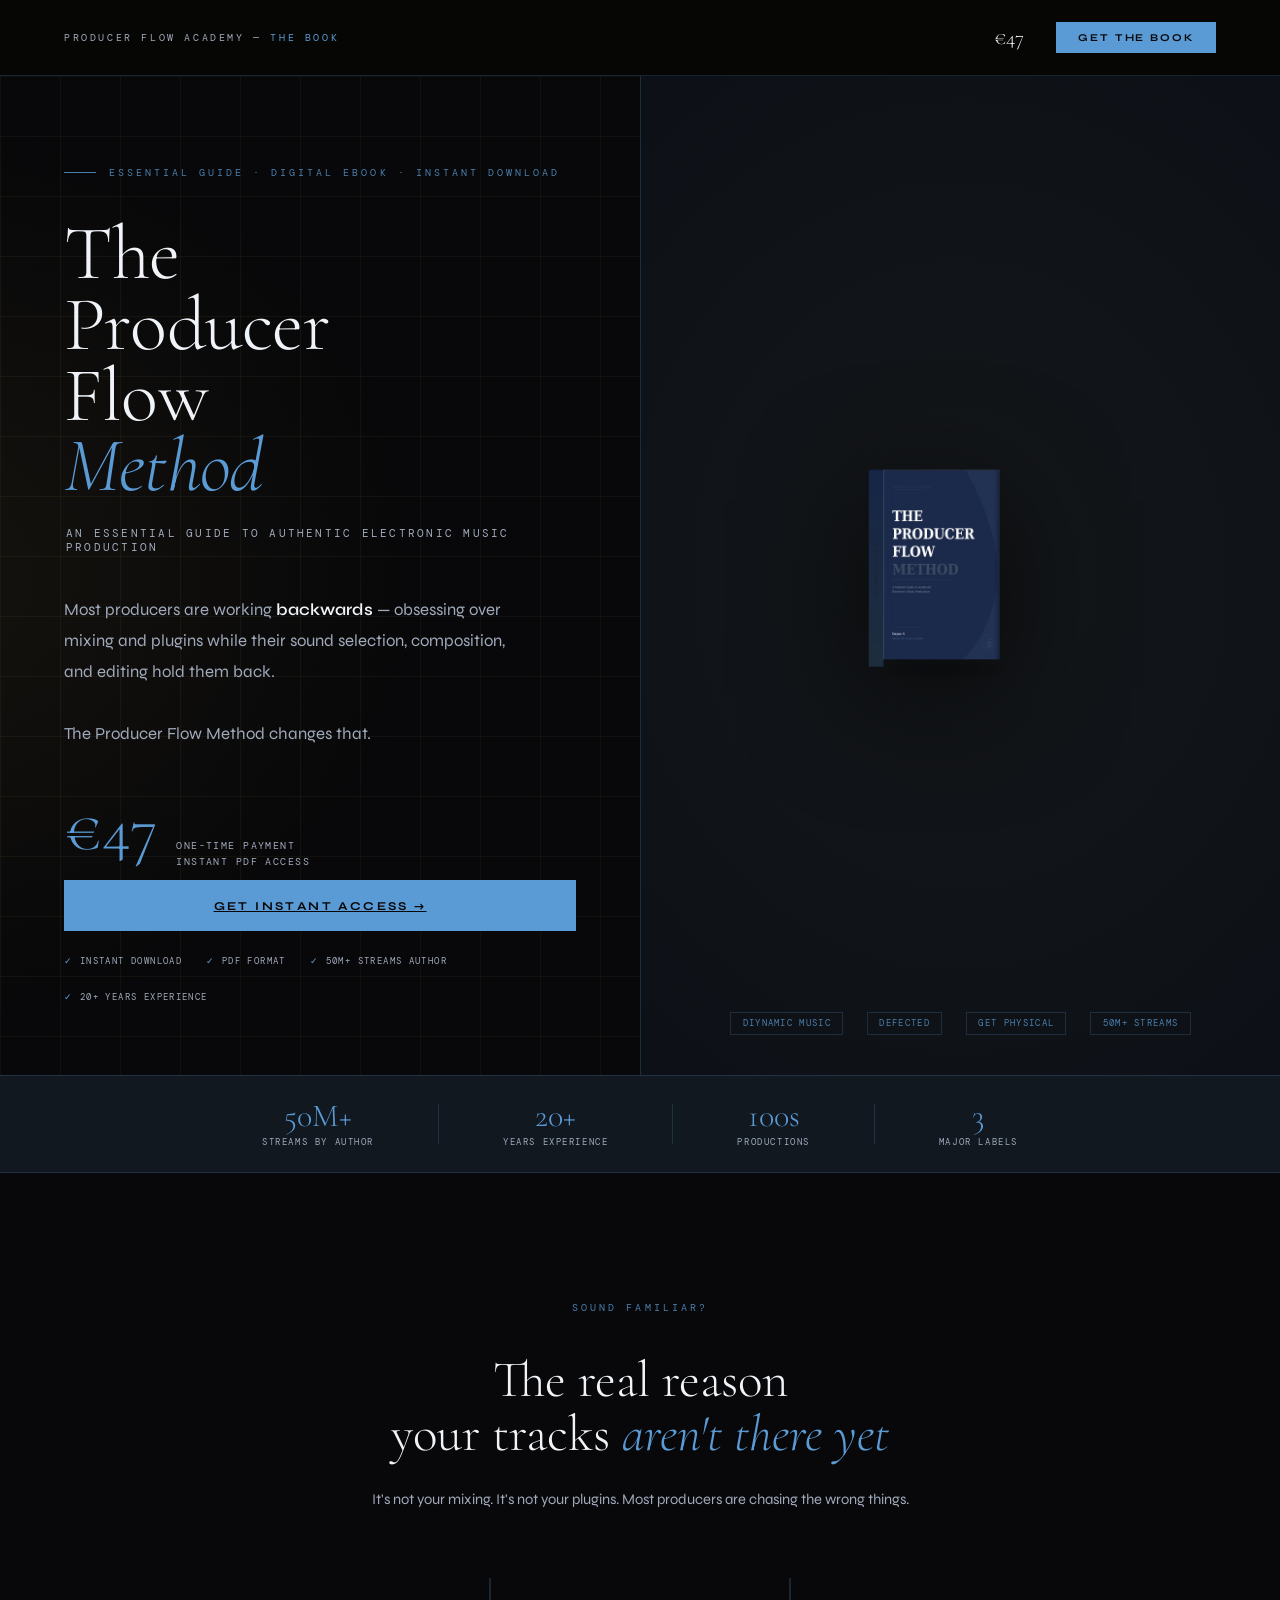
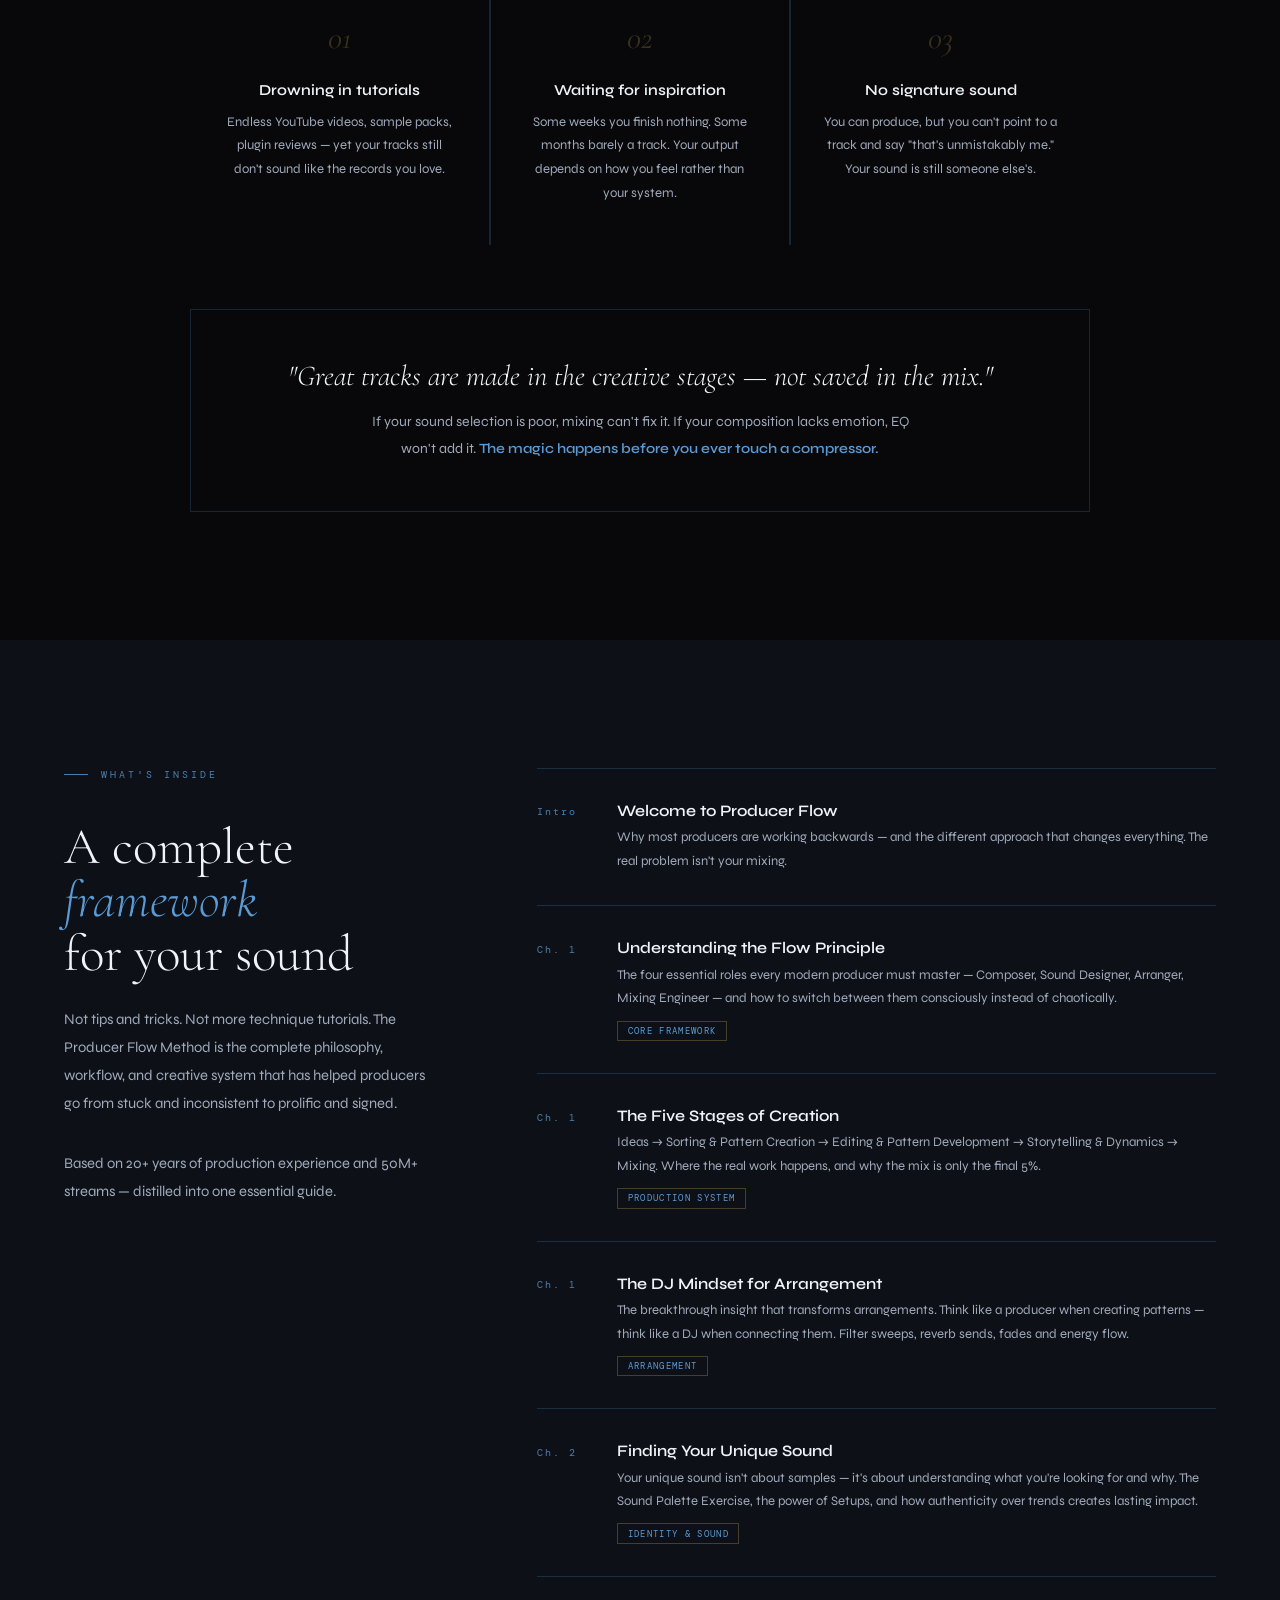
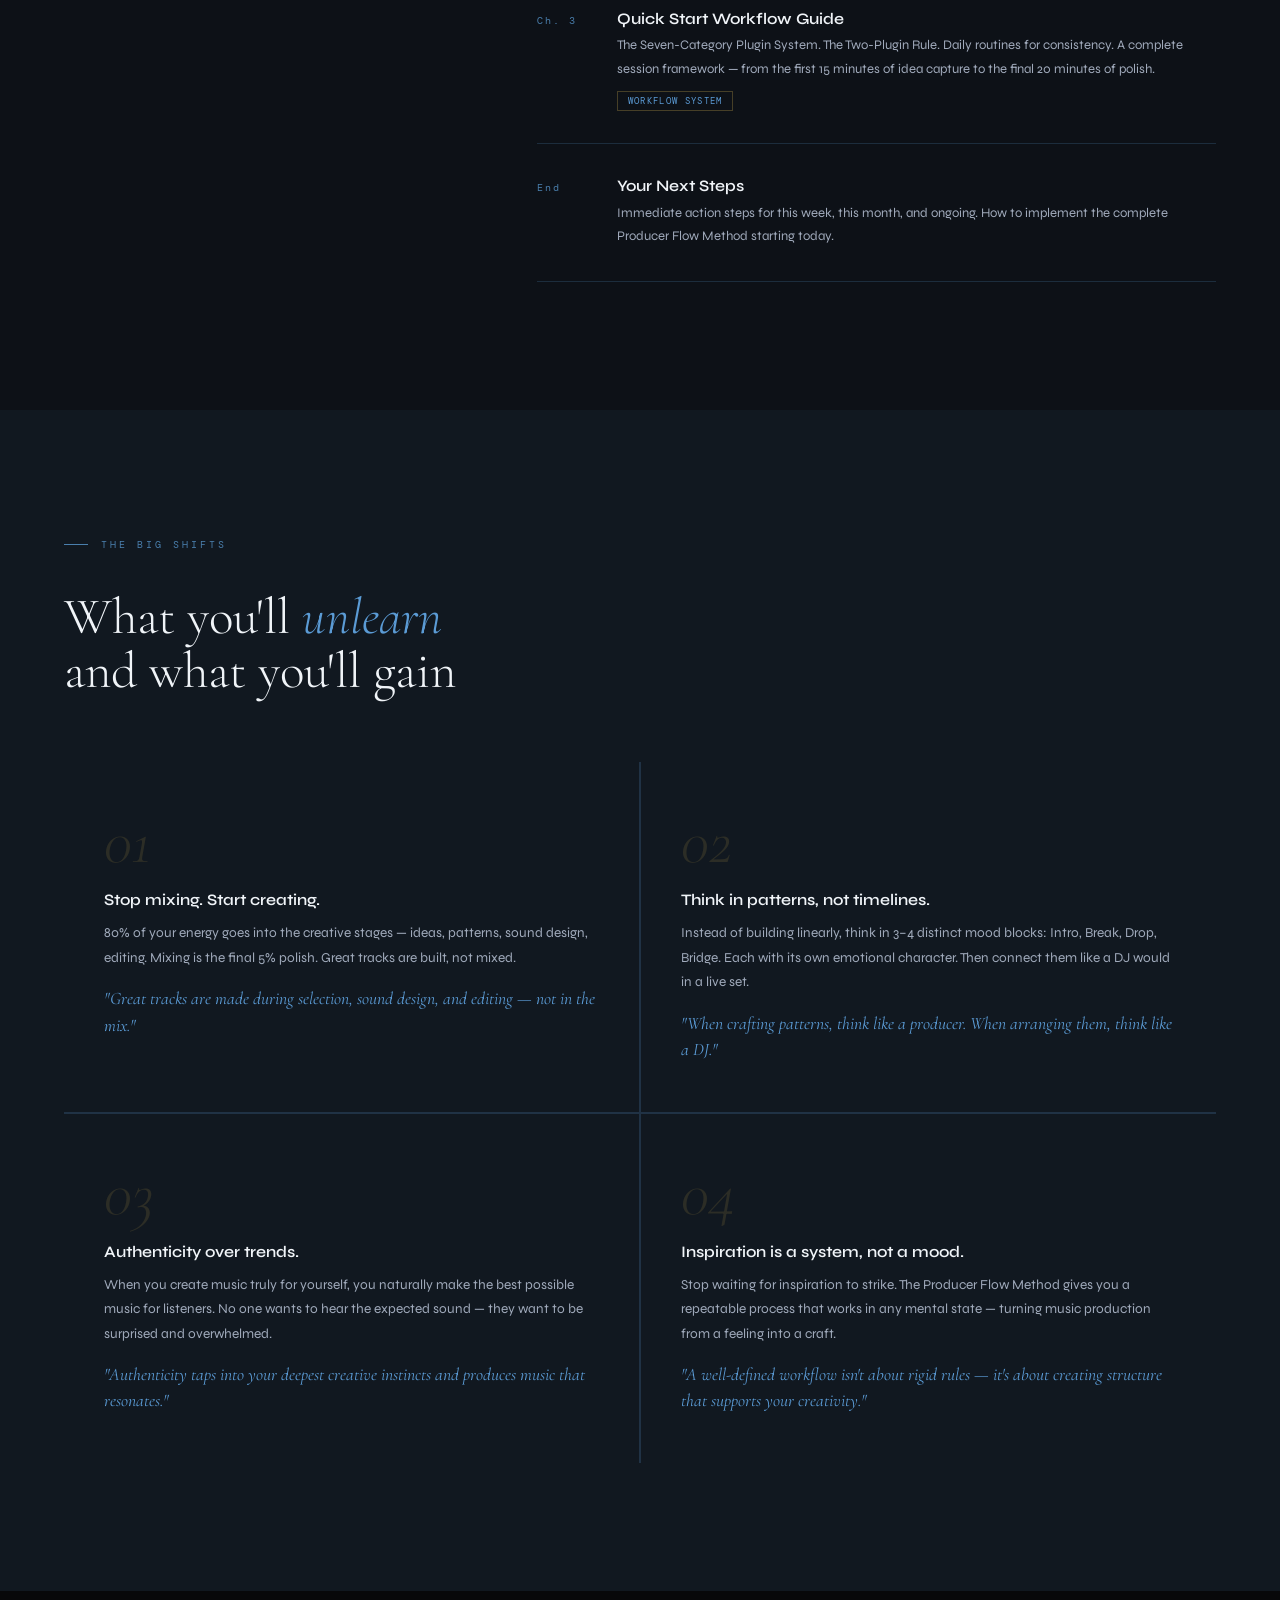
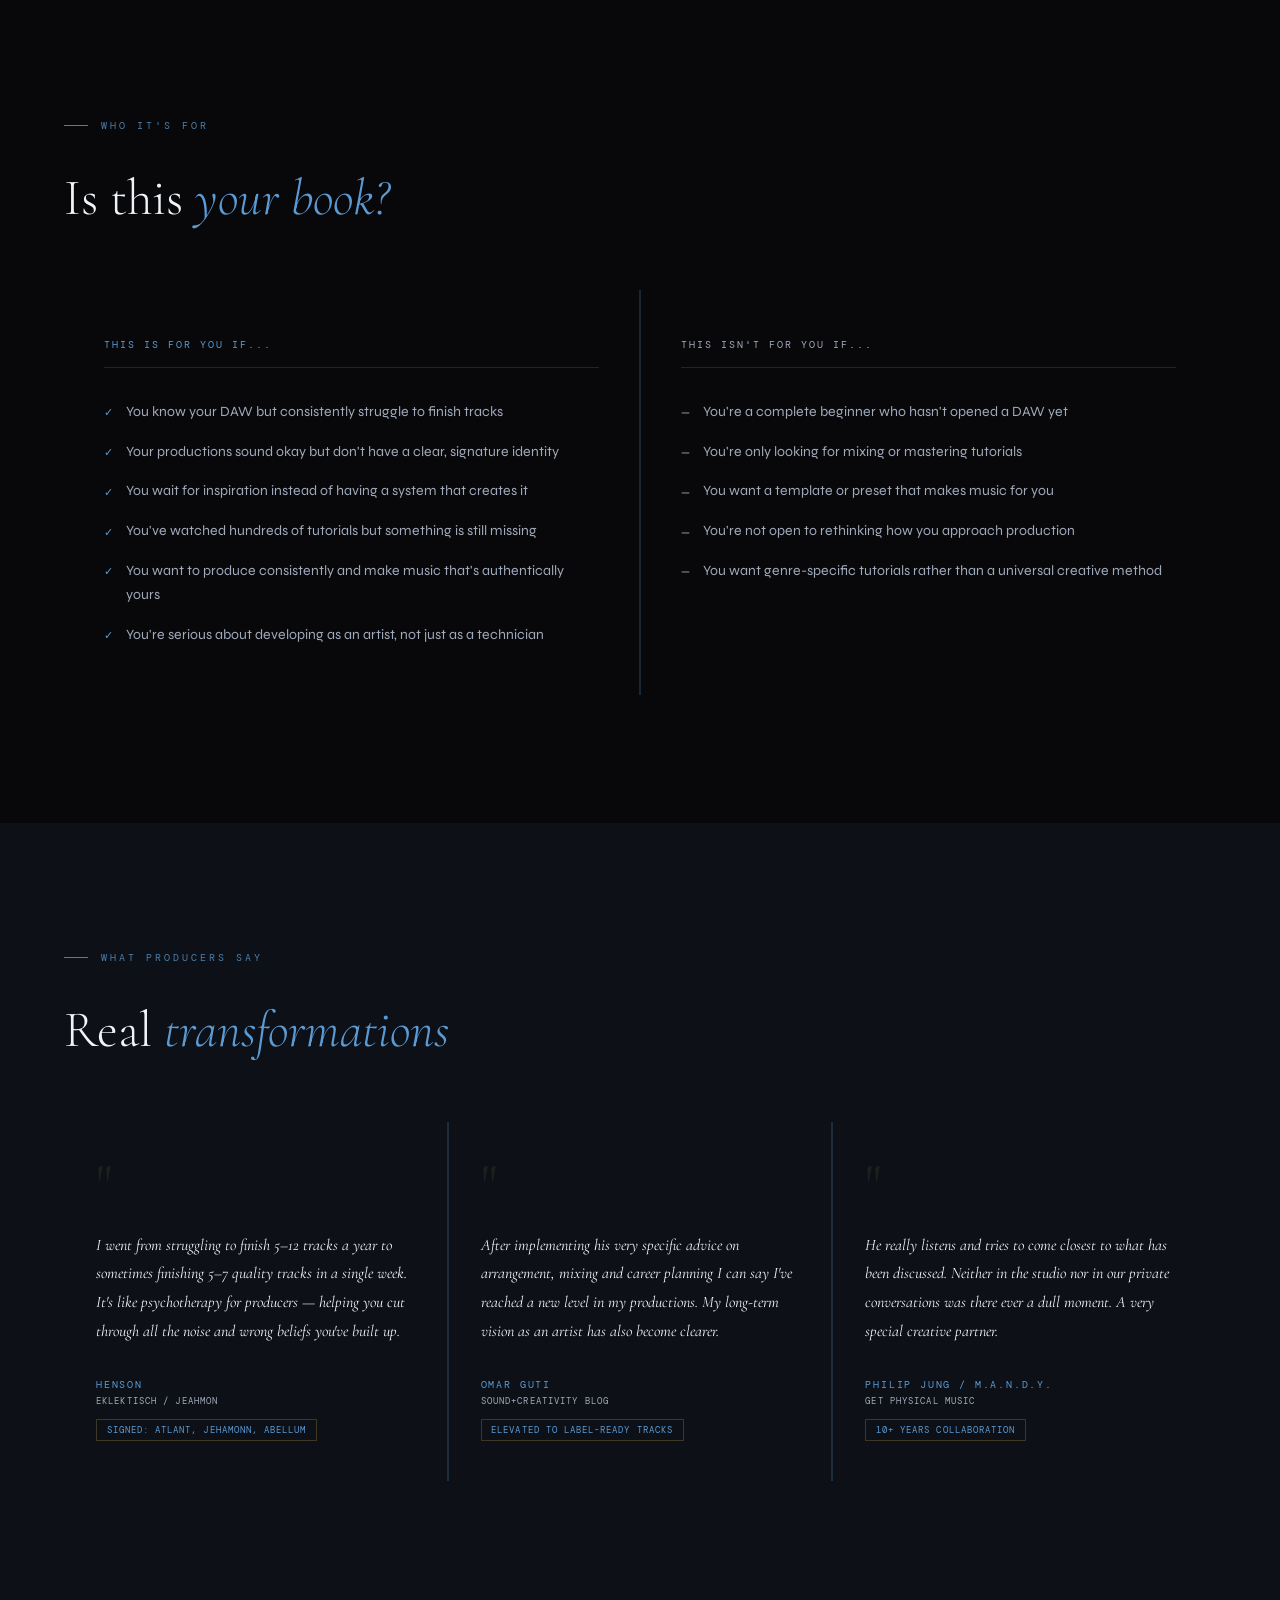
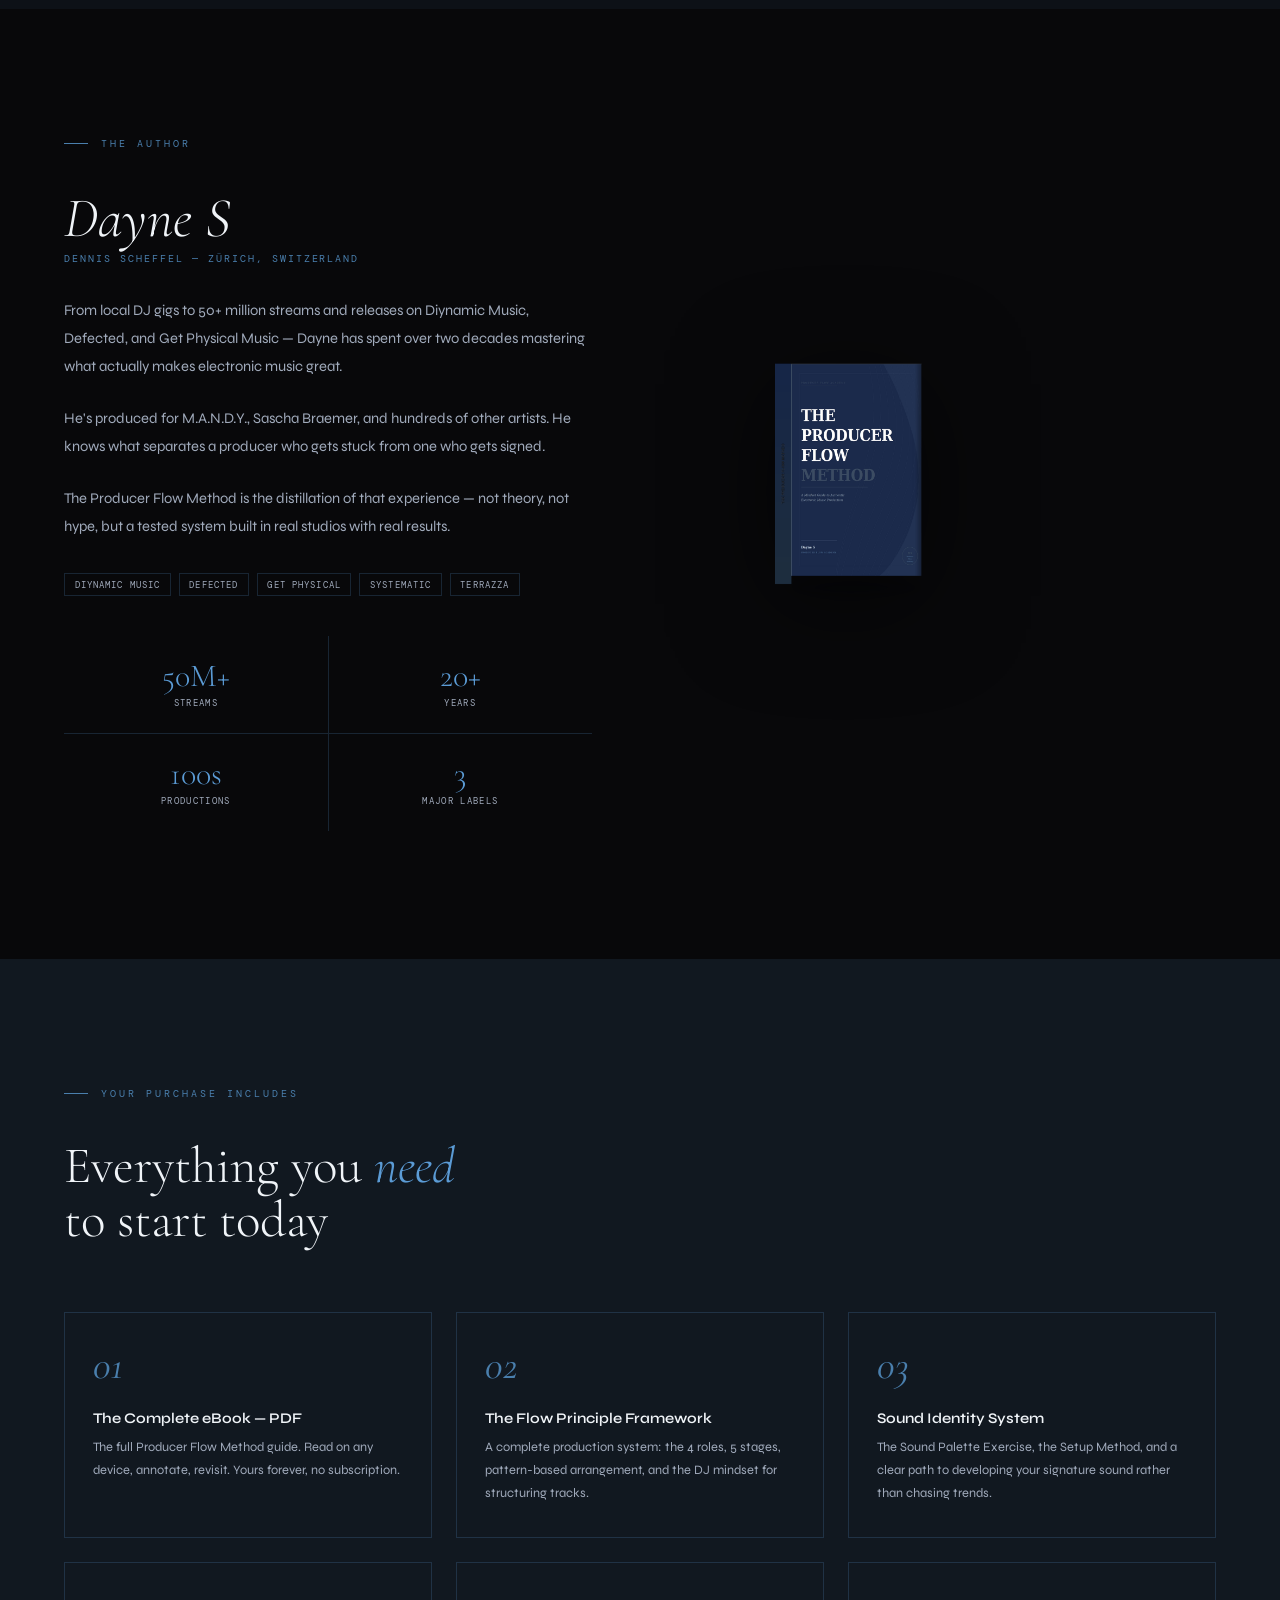
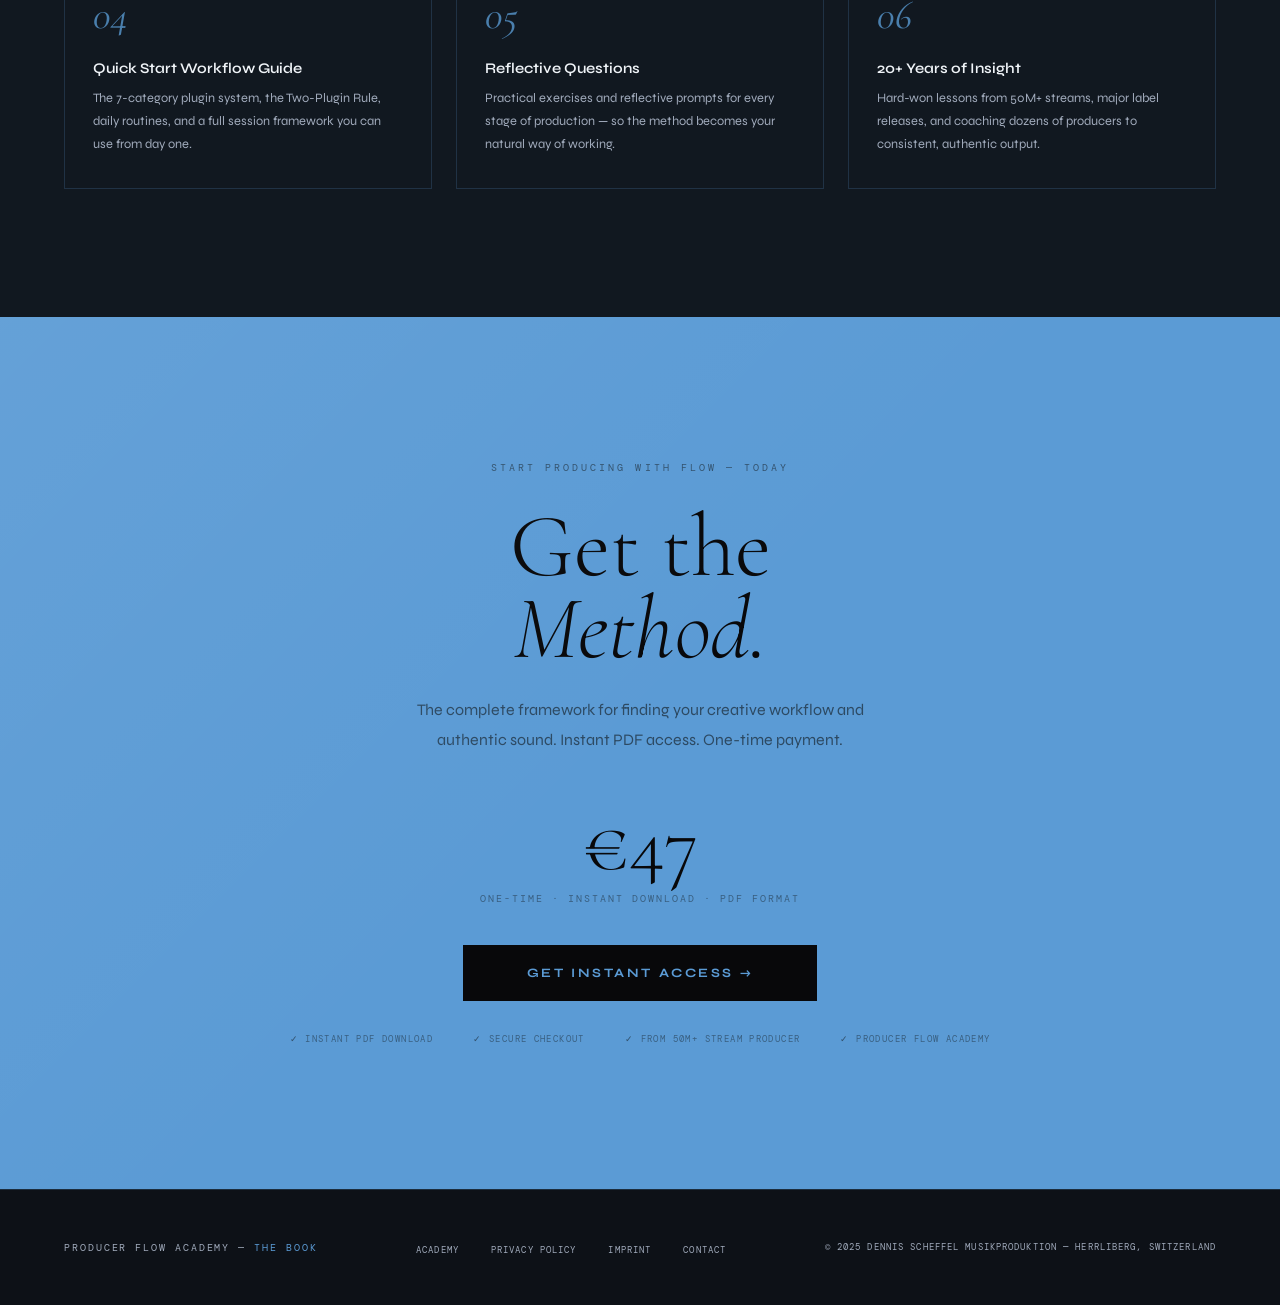
==== commit 3790e168: "producer_flow_method_landing.html" ====
--- a/producer_flow_method_landing.html
+++ b/producer_flow_method_landing.html
@@ -223,7 +223,7 @@
     </div>
   </div>
   <div class="hero-right">
-    <img class="book-img" src="[data-uri]" alt="The Producer Flow Method Book">
+    <img class="book-img" src="[data-uri]